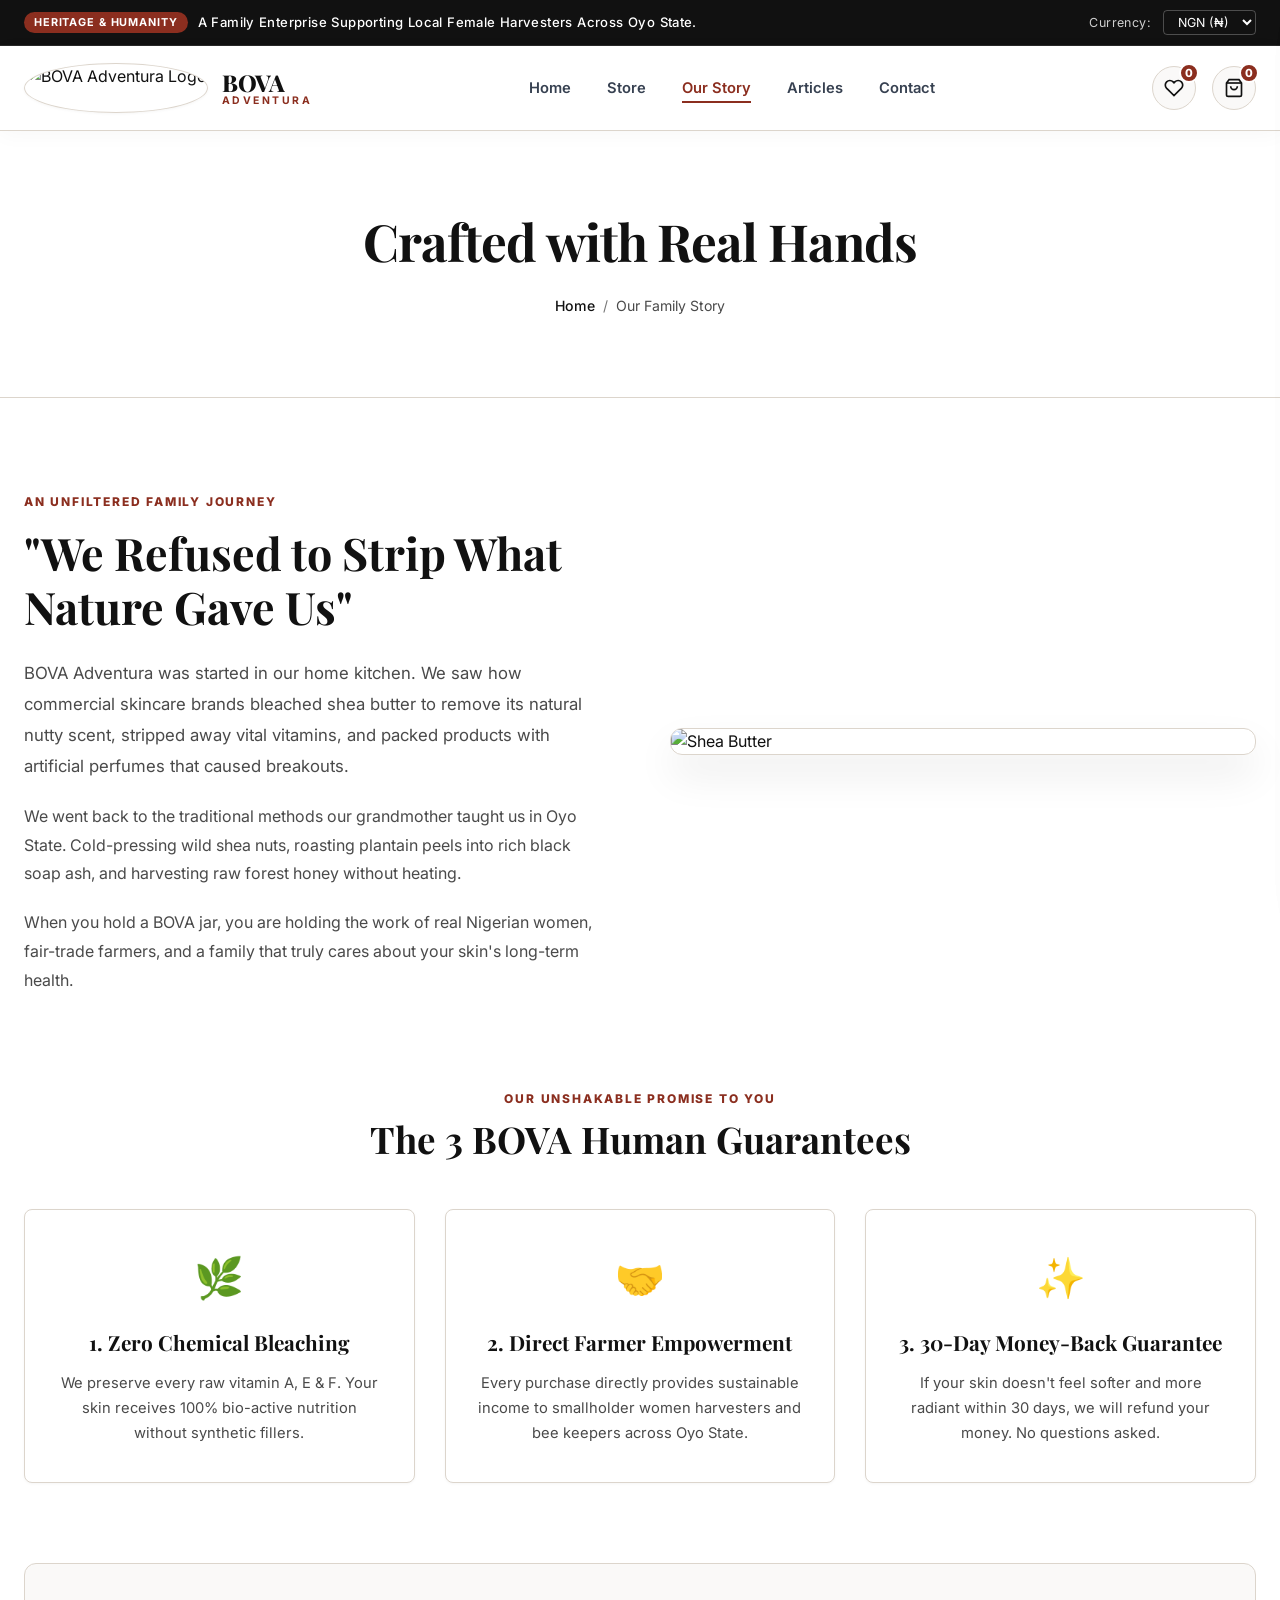
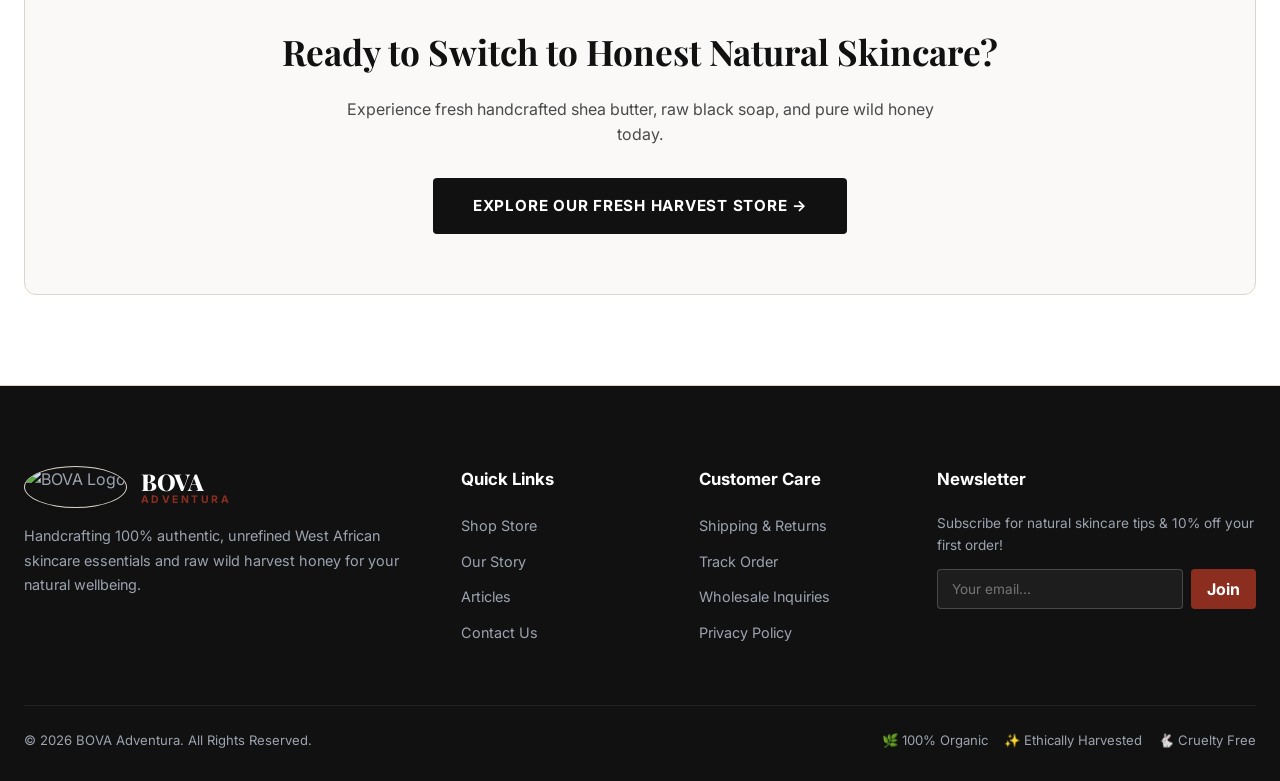
==== about.html @ 422cffcf "Initial commit" ====
<!DOCTYPE html>
<html lang="en">
<head>
  <meta charset="UTF-8">
  <meta name="viewport" content="width=device-width, initial-scale=1.0">

  <!-- Primary SEO Meta -->
  <title>Our Story — Born in a Nigerian Village | BOVA Adventura</title>
  <meta name="description" content="The BOVA Adventura story — a family brand born from a grandmother's recipe in Oyo State, Nigeria. No middlemen, no chemicals, no shortcuts. Just raw, honest natural products.">
  <meta name="keywords" content="BOVA Adventura story, Nigerian natural skincare brand, family shea butter brand, Oyo State natural products">
  <meta name="author" content="BOVA Adventura">
  <link rel="canonical" href="https://www.bovaadventura.com/about.html">

  <!-- Open Graph -->
  <meta property="og:type" content="website">
  <meta property="og:site_name" content="BOVA Adventura">
  <meta property="og:title" content="Our Story — Born in a Nigerian Village | BOVA Adventura">
  <meta property="og:description" content="From a grandmother's recipe in Oyo State to your home. BOVA Adventura — handcrafted natural skincare with no middlemen and no shortcuts.">
  <meta property="og:image" content="https://www.bovaadventura.com/Assets/sourced_From_Oyo_State_villages.jpg">
  <meta property="og:image:alt" content="Oyo State villages where BOVA Adventura sources its products">
  <meta property="og:url" content="https://www.bovaadventura.com/about.html">
  <meta property="og:locale" content="en_NG">

  <!-- Twitter Card -->
  <meta name="twitter:card" content="summary_large_image">
  <meta name="twitter:title" content="Our Story | BOVA Adventura">
  <meta name="twitter:description" content="A family brand from Oyo State. Raw shea butter, black soap &amp; wild honey — no middlemen.">
  <meta name="twitter:image" content="https://www.bovaadventura.com/Assets/sourced_From_Oyo_State_villages.jpg">

  <!-- Google Fonts: Inter &amp; Playfair Display -->
  <link rel="preconnect" href="https://fonts.googleapis.com">
  <link rel="preconnect" href="https://fonts.gstatic.com" crossorigin>
  <link href="https://fonts.googleapis.com/css2?family=Inter:wght@400;500;600;700&family=Playfair+Display:ital,wght@0,600;0,700;0,800;1,400&display=swap" rel="stylesheet">

  <!-- Main CSS -->
  <link rel="stylesheet" href="css/style.css">
</head>
<body>

  <!-- TOP ANNOUNCEMENT BAR -->
  <div class="top-bar">
    <div class="container top-bar-content">
      <div class="top-bar-notice">
        <span class="badge">HERITAGE & HUMANITY</span>
        <span>A Family Enterprise Supporting Local Female Harvesters Across Oyo State.</span>
      </div>
      <div class="top-bar-actions">
        <label for="currency-select" style="font-size: 0.78rem; opacity: 0.8;">Currency:</label>
        <select id="currency-select">
          <option value="NGN" selected>NGN (₦)</option>
          <option value="USD">USD ($)</option>
        </select>
      </div>
    </div>
  </div>

  <!-- MAIN NAVIGATION HEADER -->
  <header class="main-header">
    <div class="container header-inner">
      <a href="index.html" class="brand-logo">
        <img src="Assets/BOVA-Logo.jpeg" alt="BOVA Adventura Logo">
        <div class="brand-title">
          BOVA <span>ADVENTURA</span>
        </div>
      </a>

      <nav>
        <ul class="nav-menu">
          <li><a href="index.html" class="nav-link">Home</a></li>
          <li><a href="shop.html" class="nav-link">Store</a></li>
          <li><a href="about.html" class="nav-link active">Our Story</a></li>
          <li><a href="blog.html" class="nav-link">Articles</a></li>
          <li><a href="contact.html" class="nav-link">Contact</a></li>
        </ul>
      </nav>

      <div class="header-icon-actions">
        <button id="wishlist-toggle-btn" class="icon-btn" title="View Wishlist">
          <svg width="20" height="20" viewBox="0 0 24 24" fill="none" stroke="currentColor" stroke-width="2"><path d="M20.84 4.61a5.5 5.5 0 0 0-7.78 0L12 5.67l-1.06-1.06a5.5 5.5 0 0 0-7.78 7.78l1.06 1.06L12 21.23l7.78-7.78 1.06-1.06a5.5 5.5 0 0 0 0-7.78z"></path></svg>
          <span id="wishlist-count" class="icon-badge">0</span>
        </button>

        <button id="cart-toggle-btn" class="icon-btn" title="View Cart">
          <svg width="20" height="20" viewBox="0 0 24 24" fill="none" stroke="currentColor" stroke-width="2"><path d="M6 2L3 6v14a2 2 0 0 0 2 2h14a2 2 0 0 0 2-2V6l-3-4z"></path><line x1="3" y1="6" x2="21" y2="6"></line><path d="M16 10a4 4 0 0 1-8 0"></path></svg>
          <span id="cart-count" class="icon-badge">0</span>
        </button>
      </div>
    </div>
  </header>

  <!-- BREADCRUMB HERO BANNER -->
  <section class="page-hero">
    <div class="container">
      <h1 class="page-hero-title">Crafted with Real Hands</h1>
      <div class="breadcrumbs">
        <a href="index.html">Home</a>
        <span class="separator">/</span>
        <span>Our Family Story</span>
      </div>
    </div>
  </section>

  <!-- ABOUT CONTENT SECTION (HUMAN-CENTRIC) -->
  <section style="padding: 90px 0;">
    <div class="container">
      <div style="display: grid; grid-template-columns: 1fr 1fr; gap: 60px; align-items: center; margin-bottom: 90px;">
        <div>
          <span class="section-tag">AN UNFILTERED FAMILY JOURNEY</span>
          <h2 class="font-serif" style="font-size: 2.8rem; color: var(--color-dark); margin: 12px 0 24px; line-height: 1.2;">"We Refused to Strip What Nature Gave Us"</h2>
          <p style="font-size: 1.05rem; color: var(--color-text-muted); line-height: 1.85; margin-bottom: 20px;">
            BOVA Adventura was started in our home kitchen. We saw how commercial skincare brands bleached shea butter to remove its natural nutty scent, stripped away vital vitamins, and packed products with artificial perfumes that caused breakouts.
          </p>
          <p style="font-size: 1rem; color: var(--color-text-muted); line-height: 1.8; margin-bottom: 20px;">
            We went back to the traditional methods our grandmother taught us in Oyo State. Cold-pressing wild shea nuts, roasting plantain peels into rich black soap ash, and harvesting raw forest honey without heating.
          </p>
          <p style="font-size: 1rem; color: var(--color-text-muted); line-height: 1.8;">
            When you hold a BOVA jar, you are holding the work of real Nigerian women, fair-trade farmers, and a family that truly cares about your skin's long-term health.
          </p>
        </div>
        <div>
          <img src="Assets/Unrefined-Shea-Butter-2.jpeg" alt="Shea Butter" style="border-radius: var(--radius-lg); box-shadow: var(--shadow-lg); border: 1px solid var(--color-border);">
        </div>
      </div>

      <!-- CORE PILLARS GRID -->
      <div class="section-header">
        <span class="section-tag">OUR UNSHAKABLE PROMISE TO YOU</span>
        <h2 class="section-title">The 3 BOVA Human Guarantees</h2>
      </div>

      <div class="feature-grid-3" style="margin-top: 40px;">
        <div class="feature-card">
          <div class="feature-icon">🌿</div>
          <h3>1. Zero Chemical Bleaching</h3>
          <p>We preserve every raw vitamin A, E & F. Your skin receives 100% bio-active nutrition without synthetic fillers.</p>
        </div>
        <div class="feature-card">
          <div class="feature-icon">🤝</div>
          <h3>2. Direct Farmer Empowerment</h3>
          <p>Every purchase directly provides sustainable income to smallholder women harvesters and bee keepers across Oyo State.</p>
        </div>
        <div class="feature-card">
          <div class="feature-icon">✨</div>
          <h3>3. 30-Day Money-Back Guarantee</h3>
          <p>If your skin doesn't feel softer and more radiant within 30 days, we will refund your money. No questions asked.</p>
        </div>
      </div>

      <!-- IMPACT BANNER -->
      <div style="background: var(--color-bg-subtle); color: var(--color-dark); border-radius: var(--radius-lg); padding: 60px 40px; margin-top: 80px; text-align: center; border: 1px solid var(--color-border);">
        <h2 class="font-serif" style="font-size: 2.2rem; color: var(--color-dark); margin-bottom: 16px;">Ready to Switch to Honest Natural Skincare?</h2>
        <p style="color: var(--color-text-muted); max-width: 600px; margin: 0 auto 30px; font-size: 1rem;">Experience fresh handcrafted shea butter, raw black soap, and pure wild honey today.</p>
        <a href="shop.html" class="btn-checkout" style="width: auto; display: inline-flex; padding: 16px 40px;">Explore Our Fresh Harvest Store →</a>
      </div>
    </div>
  </section>

  <!-- OVERLAYS & DRAWERS -->
  <div id="overlay-backdrop" class="overlay-backdrop"></div>

  <div id="cart-drawer" class="drawer">
    <div class="drawer-header">
      <h3 class="drawer-title">Shopping Cart</h3>
      <button class="btn-close-drawer">✕</button>
    </div>
    <div id="cart-drawer-body" class="drawer-body"></div>
    <div class="drawer-footer">
      <div class="cart-subtotal-row"><span>Subtotal:</span><span id="cart-subtotal">₦ 0</span></div>
      <button class="btn-checkout" onclick="openCheckoutModal()">Proceed to Checkout →</button>
    </div>
  </div>

  <div id="wishlist-drawer" class="drawer">
    <div class="drawer-header">
      <h3 class="drawer-title">Your Saved Wishlist</h3>
      <button class="btn-close-drawer">✕</button>
    </div>
    <div id="wishlist-drawer-body" class="drawer-body"></div>
  </div>

  <div id="quickview-modal" class="modal">
    <div class="modal-header"><button class="btn-close-drawer btn-close-modal">✕</button></div>
    <div id="quickview-modal-content"></div>
  </div>

  <div id="checkout-modal" class="modal">
    <div class="modal-header"><button class="btn-close-drawer btn-close-modal">✕</button></div>
    <div id="checkout-modal-content"></div>
  </div>

  <div id="toast-container" class="toast-container"></div>

  <!-- FOOTER -->
  <footer class="site-footer">
    <div class="container">
      <div class="footer-grid">
        <div class="footer-brand">
          <div class="brand-logo" style="margin-bottom: 12px;">
            <img src="Assets/BOVA-Logo.jpeg" alt="BOVA Logo" style="height: 42px;">
            <div class="brand-title" style="color: #ffffff;">BOVA <span style="color: var(--color-primary);">ADVENTURA</span></div>
          </div>
          <p>Handcrafting 100% authentic, unrefined West African skincare essentials and raw wild harvest honey for your natural wellbeing.</p>
        </div>

        <div>
          <h4 class="footer-heading">Quick Links</h4>
          <ul class="footer-links">
            <li><a href="shop.html">Shop Store</a></li>
            <li><a href="about.html">Our Story</a></li>
            <li><a href="blog.html">Articles</a></li>
            <li><a href="contact.html">Contact Us</a></li>
          </ul>
        </div>

        <div>
          <h4 class="footer-heading">Customer Care</h4>
          <ul class="footer-links">
            <li><a href="#">Shipping & Returns</a></li>
            <li><a href="#">Track Order</a></li>
            <li><a href="#">Wholesale Inquiries</a></li>
            <li><a href="#">Privacy Policy</a></li>
          </ul>
        </div>

        <div>
          <h4 class="footer-heading">Newsletter</h4>
          <p style="font-size: 0.85rem; margin-bottom: 12px;">Subscribe for natural skincare tips & 10% off your first order!</p>
          <form class="newsletter-form" onsubmit="event.preventDefault(); showToast('Subscribed!');">
            <input type="email" placeholder="Your email..." required>
            <button type="submit">Join</button>
          </form>
        </div>
      </div>

      <div class="footer-bottom">
        <div>© 2026 BOVA Adventura. All Rights Reserved.</div>
        <div style="display: flex; gap: 16px;">
          <span>🌿 100% Organic</span>
          <span>✨ Ethically Harvested</span>
          <span>🐇 Cruelty Free</span>
        </div>
      </div>
    </div>
  </footer>

  <script src="js/app.js"></script>
</body>
</html>
---- css/style.css ----
/* ==========================================================================
   BOVA ADVENTURA - CONVERSION-OPTIMIZED EDITORIAL DESIGN SYSTEM
   Colors: #FFFFFF Background, #111111 Primary Text, #8B2E1F Accent Red, #DCD5CC Dividers
   Typography: Inter (Body/Eyebrows) & Playfair Display (Heritage Headlines)
   ========================================================================== */

@import url('https://fonts.googleapis.com/css2?family=Inter:wght@400;500;600;700&family=Playfair+Display:ital,wght@0,600;0,700;0,800;1,400&display=swap');

:root {
  /* Editorial High-Contrast Palette */
  --color-accent: #8B2E1F;           /* Deep oxblood/rust red */
  --color-accent-hover: #6e2418;     /* Darker oxblood for hover states */
  --color-accent-light: #fbf5f4;     /* Soft oxblood tint */
  --color-primary: #8B2E1F;          /* Brand primary */
  --color-primary-hover: #6e2418;
  --color-primary-light: #fbf5f4;
  --color-primary-subtle: rgba(139, 46, 31, 0.08);

  --color-dark: #111111;              /* Near-black text */
  --color-dark-surface: #1a1a1a;
  --color-dark-hover: #2a2a2a;

  /* Pure White Theme */
  --color-bg-body: #ffffff;           /* Crisp Pure White */
  --color-bg-card: #ffffff;           /* White Card */
  --color-bg-subtle: #faf9f8;         /* Soft Minimal Neutral */
  --color-bg-alt: #f5f3f0;            /* Warm Light Background */

  --color-text-main: #111111;         /* Deep Near-Black */
  --color-text-muted: #4a4a4a;        /* Readable Slate Grey */
  --color-text-light: #767676;        /* Light Grey */
  --color-divider: #DCD5CC;           /* Muted warm grey */
  --color-border: #DCD5CC;            /* Muted warm grey */
  --color-border-hover: #b8b0a5;

  --color-sale: #8B2E1F;              /* Accent Badge */
  --color-success: #059669;           /* Emerald Success */
  --color-danger: #dc2626;

  /* Typography */
  --font-heading: 'Playfair Display', Georgia, serif;
  --font-body: 'Inter', -apple-system, BlinkMacSystemFont, 'Segoe UI', Roboto, sans-serif;
  --font-sans: 'Inter', sans-serif;

  /* Elevate & Shadows */
  --shadow-sm: 0 1px 3px rgba(0, 0, 0, 0.04);
  --shadow-md: 0 10px 30px rgba(139, 46, 31, 0.06);
  --shadow-lg: 0 20px 40px rgba(0, 0, 0, 0.08);
  --shadow-hover: 0 14px 28px rgba(139, 46, 31, 0.12);

  /* Transitions */
  --transition-fast: 0.2s cubic-bezier(0.4, 0, 0.2, 1);
  --transition-normal: 0.3s cubic-bezier(0.4, 0, 0.2, 1);
  --transition-smooth: 0.4s cubic-bezier(0.16, 1, 0.3, 1);

  /* Radii */
  --radius-sm: 4px;
  --radius-md: 8px;
  --radius-lg: 12px;
  --radius-full: 9999px;
}

/* Reset & Global Base */
*, *::before, *::after {
  box-sizing: border-box;
  margin: 0;
  padding: 0;
}

html {
  font-size: 16px;
  scroll-behavior: smooth;
  -webkit-text-size-adjust: 100%;
}

body {
  font-family: var(--font-body);
  background-color: var(--color-bg-body);
  color: var(--color-text-main);
  line-height: 1.6;
  overflow-x: hidden;
}

a {
  color: inherit;
  text-decoration: none;
  transition: color var(--transition-fast);
}

button, input, select, textarea {
  font-family: var(--font-body);
  font-size: inherit;
}

button {
  cursor: pointer;
  border: none;
  outline: none;
  background: none;
}

img {
  max-width: 100%;
  height: auto;
  display: block;
}

.container {
  width: 100%;
  max-width: 1320px;
  margin: 0 auto;
  padding: 0 24px;
}

/* Typography Utility */
.font-serif {
  font-family: var(--font-heading);
}

.font-poppins {
  font-family: var(--font-sans);
}

/* Header & Announcement Bar */
.top-bar {
  background-color: #111111;
  color: #ffffff;
  font-size: 0.82rem;
  padding: 10px 0;
  letter-spacing: 0.03em;
  border-bottom: 1px solid rgba(255, 255, 255, 0.1);
}

.top-bar-content {
  display: flex;
  justify-content: space-between;
  align-items: center;
  flex-wrap: wrap;
  gap: 8px 16px;
}

.top-bar-notice {
  display: flex;
  align-items: center;
  flex-wrap: wrap;
  gap: 8px 10px;
  font-weight: 500;
  line-height: 1.4;
}

.top-bar-notice span.badge {
  background: var(--color-accent);
  color: #ffffff;
  font-size: 0.68rem;
  font-weight: 700;
  padding: 3px 10px;
  border-radius: var(--radius-full);
  text-transform: uppercase;
  letter-spacing: 0.08em;
  white-space: nowrap;
}

.top-bar-actions {
  display: flex;
  align-items: center;
  gap: 12px;
  margin-left: auto;
}

.top-bar-actions select {
  background: transparent;
  color: #ffffff;
  border: 1px solid rgba(255, 255, 255, 0.25);
  border-radius: var(--radius-sm);
  padding: 3px 10px;
  font-size: 0.78rem;
  cursor: pointer;
}

.top-bar-actions select option {
  background: #111111;
  color: #ffffff;
}

@media (max-width: 768px) {
  .top-bar {
    padding: 8px 0;
    font-size: 0.75rem;
  }

  .top-bar-content {
    flex-direction: column;
    justify-content: center;
    text-align: center;
    gap: 6px;
  }

  .top-bar-notice {
    justify-content: center;
    text-align: center;
    font-size: 0.76rem;
  }

  .top-bar-actions {
    margin-left: 0;
    justify-content: center;
  }
}


/* Main Navigation Header */
.main-header {
  position: sticky;
  top: 0;
  z-index: 1000;
  background-color: rgba(255, 255, 255, 0.96);
  backdrop-filter: blur(12px);
  border-bottom: 1px solid var(--color-border);
  box-shadow: 0 4px 20px rgba(0, 0, 0, 0.03);
  transition: all var(--transition-normal);
}

.header-inner {
  display: flex;
  align-items: center;
  justify-content: space-between;
  height: 84px;
}

.brand-logo {
  display: flex;
  align-items: center;
  gap: 14px;
}

.brand-logo img {
  height: 50px;
  width: auto;
  border-radius: 50%;
  box-shadow: var(--shadow-sm);
  border: 1px solid var(--color-border);
}

.brand-title {
  font-family: var(--font-heading);
  font-size: 1.45rem;
  font-weight: 800;
  color: var(--color-dark);
  letter-spacing: -0.02em;
  line-height: 1.1;
}

.brand-title span {
  display: block;
  font-family: var(--font-sans);
  font-size: 0.65rem;
  font-weight: 700;
  letter-spacing: 0.24em;
  color: var(--color-primary);
  text-transform: uppercase;
}

.nav-menu {
  display: flex;
  align-items: center;
  gap: 36px;
  list-style: none;
}

.nav-link {
  font-size: 0.92rem;
  font-weight: 600;
  color: #374151;
  position: relative;
  padding: 6px 0;
}

.nav-link::after {
  content: '';
  position: absolute;
  bottom: 0;
  left: 0;
  width: 0%;
  height: 2px;
  background-color: var(--color-primary);
  transition: width var(--transition-fast);
}

.nav-link:hover, .nav-link.active {
  color: var(--color-primary);
}

.nav-link:hover::after, .nav-link.active::after {
  width: 100%;
}

.header-icon-actions {
  display: flex;
  align-items: center;
  gap: 16px;
}

.icon-btn {
  position: relative;
  width: 44px;
  height: 44px;
  border-radius: 50%;
  display: flex;
  align-items: center;
  justify-content: center;
  background: var(--color-bg-subtle);
  color: var(--color-dark);
  transition: all var(--transition-fast);
  border: 1px solid var(--color-border);
}

.icon-btn:hover {
  background: var(--color-dark);
  color: #ffffff;
  border-color: var(--color-dark);
  transform: translateY(-2px);
}

.icon-badge {
  position: absolute;
  top: -4px;
  right: -4px;
  background-color: var(--color-primary);
  color: #ffffff;
  font-size: 0.7rem;
  font-weight: 800;
  width: 20px;
  height: 20px;
  border-radius: 50%;
  display: flex;
  align-items: center;
  justify-content: center;
  border: 2px solid #ffffff;
}

/* Page Hero / Breadcrumb Header Section */
.page-hero {
  position: relative;
  background: #ffffff;
  color: var(--color-dark);
  padding: 70px 0 80px;
  text-align: center;
  border-bottom: 1px solid var(--color-border);
}

.page-hero-title {
  font-family: var(--font-heading);
  font-size: 3.2rem;
  font-weight: 700;
  margin-bottom: 12px;
  color: var(--color-dark);
  letter-spacing: -0.02em;
}

.breadcrumbs {
  display: flex;
  justify-content: center;
  align-items: center;
  gap: 8px;
  font-size: 0.88rem;
  color: var(--color-text-muted);
}

.breadcrumbs a {
  color: var(--color-text-main);
  font-weight: 500;
}

.breadcrumbs a:hover {
  color: var(--color-primary);
}

.breadcrumbs span.separator {
  color: var(--color-text-light);
}

/* Shop Layout Area */
.shop-section {
  padding: 60px 0 100px;
  background-color: #ffffff;
}

.shop-grid-layout {
  display: grid;
  grid-template-columns: 280px 1fr;
  gap: 40px;
}

/* Sidebar Filters */
.shop-sidebar {
  display: flex;
  flex-direction: column;
  gap: 28px;
}

.filter-block {
  background: #ffffff;
  border: 1px solid var(--color-border);
  border-radius: var(--radius-md);
  padding: 24px;
  box-shadow: var(--shadow-sm);
}

.filter-title {
  font-family: var(--font-sans);
  font-size: 1.05rem;
  font-weight: 700;
  color: var(--color-dark);
  margin-bottom: 18px;
  padding-bottom: 10px;
  border-bottom: 2px solid var(--color-bg-subtle);
  display: flex;
  justify-content: space-between;
  align-items: center;
}

.search-box {
  position: relative;
}

.search-input {
  width: 100%;
  padding: 12px 42px 12px 16px;
  background: var(--color-bg-subtle);
  border: 1px solid var(--color-border);
  border-radius: var(--radius-sm);
  font-size: 0.9rem;
  color: var(--color-text-main);
  transition: all var(--transition-fast);
}

.search-input:focus {
  background: #ffffff;
  border-color: var(--color-primary);
  box-shadow: 0 0 0 3px var(--color-primary-subtle);
}

.search-btn {
  position: absolute;
  right: 12px;
  top: 50%;
  transform: translateY(-50%);
  color: var(--color-text-muted);
}

.filter-list {
  list-style: none;
  display: flex;
  flex-direction: column;
  gap: 12px;
}

.filter-option {
  display: flex;
  align-items: center;
  justify-content: space-between;
  cursor: pointer;
  font-size: 0.9rem;
  color: var(--color-text-main);
  transition: color var(--transition-fast);
}

.filter-option:hover {
  color: var(--color-primary);
}

.filter-option label {
  cursor: pointer;
  display: flex;
  align-items: center;
  gap: 10px;
  user-select: none;
}

.filter-option input[type="radio"],
.filter-option input[type="checkbox"] {
  accent-color: var(--color-primary);
  width: 16px;
  height: 16px;
  cursor: pointer;
}

.filter-count {
  font-size: 0.78rem;
  color: var(--color-text-muted);
  background: var(--color-bg-subtle);
  padding: 2px 8px;
  border-radius: var(--radius-full);
  border: 1px solid var(--color-border);
}

.btn-reset-filters {
  width: 100%;
  padding: 12px;
  background: var(--color-bg-subtle);
  color: var(--color-dark);
  border: 1px dashed var(--color-border);
  border-radius: var(--radius-sm);
  font-weight: 600;
  font-size: 0.88rem;
  transition: all var(--transition-fast);
}

.btn-reset-filters:hover {
  background: var(--color-dark);
  color: #ffffff;
  border-color: var(--color-dark);
}

/* Shop Main Content Toolbar */
.shop-toolbar {
  display: flex;
  align-items: center;
  justify-content: space-between;
  background: #ffffff;
  border: 1px solid var(--color-border);
  border-radius: var(--radius-md);
  padding: 16px 24px;
  margin-bottom: 30px;
  box-shadow: var(--shadow-sm);
}

.view-mode-toggle {
  display: flex;
  align-items: center;
  gap: 8px;
}

.view-btn {
  width: 38px;
  height: 38px;
  border-radius: var(--radius-sm);
  display: flex;
  align-items: center;
  justify-content: center;
  border: 1px solid var(--color-border);
  background: var(--color-bg-subtle);
  color: var(--color-text-muted);
  transition: all var(--transition-fast);
}

.view-btn.active, .view-btn:hover {
  background: var(--color-primary);
  color: #ffffff;
  border-color: var(--color-primary);
}

.results-count {
  font-size: 0.88rem;
  color: var(--color-text-muted);
  font-weight: 500;
}

.sort-select-wrap {
  display: flex;
  align-items: center;
  gap: 10px;
  font-size: 0.88rem;
  color: var(--color-text-muted);
}

.sort-select {
  padding: 8px 16px;
  border-radius: var(--radius-sm);
  border: 1px solid var(--color-border);
  background: var(--color-bg-subtle);
  color: var(--color-dark);
  font-weight: 600;
  cursor: pointer;
}

/* Product Listings Area - Grid & List Views */
.products-container {
  display: grid;
  gap: 28px;
  transition: all var(--transition-normal);
}

.products-container.grid-view {
  grid-template-columns: repeat(auto-fill, minmax(280px, 1fr));
}

.products-container.list-view {
  grid-template-columns: 1fr;
}

/* Product Card Component (State-of-The-Art Clean White Design) */
.product-card {
  background: #ffffff;
  border: 1px solid var(--color-border);
  border-radius: var(--radius-md);
  overflow: hidden;
  display: flex;
  flex-direction: column;
  transition: all var(--transition-normal);
  position: relative;
  box-shadow: var(--shadow-sm);
}

.product-card:hover {
  box-shadow: var(--shadow-hover);
  transform: translateY(-4px);
  border-color: var(--color-primary);
}

/* Image Container & Overlay */
.product-img-box {
  position: relative;
  width: 100%;
  aspect-ratio: 1 / 1;
  background: #fdfdfd;
  overflow: hidden;
  border-bottom: 1px solid var(--color-border);
}

.product-img-box img {
  width: 100%;
  height: 100%;
  object-fit: cover;
  transition: transform 0.5s ease;
}

.product-card:hover .product-img-box img {
  transform: scale(1.06);
}

.product-badges {
  position: absolute;
  top: 14px;
  left: 14px;
  display: flex;
  flex-direction: column;
  gap: 6px;
  z-index: 2;
}

.badge {
  font-size: 0.7rem;
  font-weight: 700;
  padding: 4px 10px;
  border-radius: var(--radius-full);
  text-transform: uppercase;
  letter-spacing: 0.05em;
}

.badge-sale {
  background: var(--color-sale);
  color: #ffffff;
}

.badge-new {
  background: var(--color-primary);
  color: #ffffff;
}

.badge-best {
  background: var(--color-dark);
  color: #ffffff;
}

/* Action Overlay Bar */
.product-actions-bar {
  position: absolute;
  bottom: -50px;
  left: 0;
  right: 0;
  display: flex;
  justify-content: center;
  align-items: center;
  gap: 10px;
  padding: 12px;
  background: rgba(17, 24, 39, 0.85);
  backdrop-filter: blur(8px);
  transition: bottom var(--transition-smooth);
  z-index: 3;
}

.product-card:hover .product-actions-bar {
  bottom: 0;
}

.action-btn {
  width: 40px;
  height: 40px;
  border-radius: 50%;
  background: #ffffff;
  color: var(--color-dark);
  display: flex;
  align-items: center;
  justify-content: center;
  box-shadow: var(--shadow-sm);
  transition: all var(--transition-fast);
}

.action-btn:hover {
  background: var(--color-primary);
  color: #ffffff;
  transform: scale(1.1);
}

.action-btn.active {
  background: var(--color-danger);
  color: #ffffff;
}

/* Product Info Content */
.product-content {
  padding: 20px;
  display: flex;
  flex-direction: column;
  flex-grow: 1;
}

.product-category {
  font-size: 0.72rem;
  font-weight: 700;
  letter-spacing: 0.1em;
  text-transform: uppercase;
  color: var(--color-primary);
  margin-bottom: 6px;
}

.product-title {
  font-family: var(--font-heading);
  font-size: 1.15rem;
  font-weight: 700;
  color: var(--color-dark);
  margin-bottom: 8px;
  line-height: 1.3;
}

.product-title a:hover {
  color: var(--color-primary);
}

.rating-stars {
  display: flex;
  align-items: center;
  gap: 4px;
  color: #f59e0b;
  font-size: 0.8rem;
  margin-bottom: 12px;
}

.rating-count {
  color: var(--color-text-light);
  font-size: 0.75rem;
  margin-left: 4px;
}

.product-price-box {
  display: flex;
  align-items: baseline;
  gap: 10px;
  margin-top: auto;
  padding-top: 10px;
}

.current-price {
  font-size: 1.25rem;
  font-weight: 800;
  color: var(--color-dark);
}

.original-price {
  font-size: 0.9rem;
  color: var(--color-text-light);
  text-decoration: line-through;
}

.btn-add-cart-card {
  width: 100%;
  margin-top: 16px;
  padding: 12px;
  background: var(--color-dark);
  color: #ffffff;
  border-radius: var(--radius-sm);
  font-size: 0.85rem;
  font-weight: 700;
  letter-spacing: 0.05em;
  text-transform: uppercase;
  display: flex;
  align-items: center;
  justify-content: center;
  gap: 8px;
  transition: background var(--transition-fast);
}

.btn-add-cart-card:hover {
  background: var(--color-primary);
}

/* List View Specific Styling */
.products-container.list-view .product-card {
  flex-direction: row;
  height: 240px;
}

.products-container.list-view .product-img-box {
  width: 240px;
  aspect-ratio: unset;
  flex-shrink: 0;
  border-bottom: none;
  border-right: 1px solid var(--color-border);
}

.products-container.list-view .product-content {
  justify-content: center;
}

.products-container.list-view .product-actions-bar {
  position: relative;
  bottom: 0;
  background: transparent;
  backdrop-filter: none;
  justify-content: flex-start;
  padding: 0;
  margin-top: 14px;
}

.products-container.list-view .action-btn {
  border: 1px solid var(--color-border);
}

/* Home Section Layout Blocks */
.feature-section {
  padding: 80px 0;
  background: #ffffff;
}

.feature-grid-3 {
  display: grid;
  grid-template-columns: repeat(auto-fit, minmax(320px, 1fr));
  gap: 30px;
}

.feature-card {
  background: #ffffff;
  border: 1px solid var(--color-border);
  border-radius: var(--radius-md);
  padding: 36px 30px;
  text-align: center;
  transition: all var(--transition-normal);
  box-shadow: var(--shadow-sm);
}

.feature-card:hover {
  transform: translateY(-5px);
  box-shadow: var(--shadow-hover);
  border-color: var(--color-primary);
}

.feature-icon {
  font-size: 2.5rem;
  margin-bottom: 16px;
  display: inline-block;
}

.feature-card h3 {
  font-family: var(--font-heading);
  font-size: 1.3rem;
  color: var(--color-dark);
  margin-bottom: 12px;
}

.feature-card p {
  color: var(--color-text-muted);
  font-size: 0.92rem;
  line-height: 1.7;
}

/* Blog / Articles Grid */
.blog-grid {
  display: grid;
  grid-template-columns: repeat(auto-fit, minmax(340px, 1fr));
  gap: 32px;
}

.blog-card {
  background: #ffffff;
  border: 1px solid var(--color-border);
  border-radius: var(--radius-md);
  overflow: hidden;
  box-shadow: var(--shadow-sm);
  transition: all var(--transition-normal);
}

.blog-card:hover {
  transform: translateY(-4px);
  box-shadow: var(--shadow-hover);
  border-color: var(--color-primary);
}

.blog-img {
  width: 100%;
  height: 220px;
  object-fit: cover;
}

.blog-body {
  padding: 24px;
}

.blog-date {
  font-size: 0.78rem;
  font-weight: 700;
  text-transform: uppercase;
  color: var(--color-primary);
  margin-bottom: 8px;
}

.blog-title {
  font-family: var(--font-heading);
  font-size: 1.3rem;
  font-weight: 700;
  color: var(--color-dark);
  margin-bottom: 12px;
  line-height: 1.4;
}

.blog-excerpt {
  font-size: 0.9rem;
  color: var(--color-text-muted);
  margin-bottom: 16px;
  line-height: 1.6;
}

/* Bova Signature Bundle Builder */
.bundle-section {
  background: var(--color-bg-subtle);
  border: 1px solid var(--color-border);
  border-radius: var(--radius-lg);
  padding: 56px 40px;
  margin: 60px 0;
}

.section-header {
  text-align: center;
  max-width: 600px;
  margin: 0 auto 40px;
}

.section-tag {
  font-size: 0.75rem;
  font-weight: 800;
  letter-spacing: 0.15em;
  text-transform: uppercase;
  color: var(--color-primary);
  margin-bottom: 8px;
}

.section-title {
  font-family: var(--font-heading);
  font-size: 2.3rem;
  font-weight: 700;
  color: var(--color-dark);
}

.bundle-grid {
  display: grid;
  grid-template-columns: repeat(auto-fit, minmax(260px, 1fr));
  gap: 20px;
  margin-bottom: 32px;
}

.bundle-item-card {
  background: #ffffff;
  border: 2px solid var(--color-border);
  border-radius: var(--radius-md);
  padding: 16px;
  display: flex;
  align-items: center;
  gap: 16px;
  cursor: pointer;
  transition: all var(--transition-fast);
}

.bundle-item-card.selected {
  border-color: var(--color-primary);
  background: var(--color-primary-light);
}

.bundle-checkbox {
  width: 20px;
  height: 20px;
  accent-color: var(--color-primary);
}

.bundle-img {
  width: 64px;
  height: 64px;
  border-radius: var(--radius-sm);
  object-fit: cover;
  background: var(--color-bg-subtle);
}

.bundle-info {
  flex: 1;
}

.bundle-name {
  font-size: 0.9rem;
  font-weight: 700;
  color: var(--color-dark);
  margin-bottom: 4px;
}

.bundle-price {
  font-size: 0.92rem;
  font-weight: 800;
  color: var(--color-primary);
}

.bundle-footer {
  display: flex;
  flex-direction: column;
  align-items: center;
  gap: 16px;
  padding-top: 24px;
  border-top: 1px solid var(--color-border);
}

.bundle-total-box {
  text-align: center;
}

.bundle-total-label {
  font-size: 0.78rem;
  text-transform: uppercase;
  letter-spacing: 0.08em;
  color: var(--color-text-muted);
}

.bundle-total-price {
  font-size: 2.2rem;
  font-weight: 800;
  color: var(--color-dark);
}

.btn-add-bundle {
  padding: 16px 48px;
  background: var(--color-dark);
  color: #ffffff;
  border-radius: var(--radius-sm);
  font-size: 1rem;
  font-weight: 700;
  letter-spacing: 0.05em;
  text-transform: uppercase;
  transition: all var(--transition-fast);
  box-shadow: var(--shadow-md);
}

.btn-add-bundle:hover {
  background: var(--color-primary);
  transform: translateY(-2px);
}

/* Modals & Overlay Drawers */
.overlay-backdrop {
  position: fixed;
  top: 0;
  left: 0;
  width: 100vw;
  height: 100vh;
  background: rgba(17, 24, 39, 0.6);
  backdrop-filter: blur(4px);
  z-index: 2000;
  opacity: 0;
  visibility: hidden;
  transition: all var(--transition-normal);
}

.overlay-backdrop.active {
  opacity: 1;
  visibility: visible;
}

/* Drawer Component (Cart & Wishlist) */
.drawer {
  position: fixed;
  top: 0;
  right: -450px;
  width: 100%;
  max-width: 420px;
  height: 100vh;
  background: #ffffff;
  z-index: 2001;
  box-shadow: var(--shadow-lg);
  display: flex;
  flex-direction: column;
  transition: right var(--transition-smooth);
}

.drawer.active {
  right: 0;
}

.drawer-header {
  padding: 24px;
  border-bottom: 1px solid var(--color-border);
  display: flex;
  align-items: center;
  justify-content: space-between;
  background: var(--color-bg-subtle);
}

.drawer-title {
  font-family: var(--font-heading);
  font-size: 1.3rem;
  font-weight: 700;
  color: var(--color-dark);
  display: flex;
  align-items: center;
  gap: 10px;
}

.btn-close-drawer {
  width: 36px;
  height: 36px;
  border-radius: 50%;
  display: flex;
  align-items: center;
  justify-content: center;
  color: var(--color-text-muted);
  transition: background var(--transition-fast);
}

.btn-close-drawer:hover {
  background: rgba(0,0,0,0.06);
  color: var(--color-dark);
}

.drawer-body {
  padding: 24px;
  flex: 1;
  overflow-y: auto;
}

.cart-items-list {
  display: flex;
  flex-direction: column;
  gap: 20px;
}

.cart-item {
  display: flex;
  gap: 16px;
  padding-bottom: 20px;
  border-bottom: 1px solid var(--color-border);
}

.cart-item-img {
  width: 76px;
  height: 76px;
  border-radius: var(--radius-sm);
  object-fit: cover;
  background: var(--color-bg-subtle);
  border: 1px solid var(--color-border);
}

.cart-item-details {
  flex: 1;
  display: flex;
  flex-direction: column;
}

.cart-item-title {
  font-size: 0.95rem;
  font-weight: 700;
  color: var(--color-dark);
  margin-bottom: 4px;
}

.cart-item-price {
  font-size: 0.9rem;
  font-weight: 800;
  color: var(--color-primary);
  margin-bottom: 8px;
}

.cart-item-controls {
  display: flex;
  align-items: center;
  justify-content: space-between;
  margin-top: auto;
}

.qty-picker {
  display: flex;
  align-items: center;
  border: 1px solid var(--color-border);
  border-radius: var(--radius-sm);
  overflow: hidden;
  background: var(--color-bg-subtle);
}

.qty-btn {
  width: 28px;
  height: 28px;
  display: flex;
  align-items: center;
  justify-content: center;
  font-weight: 700;
  color: var(--color-dark);
}

.qty-input {
  width: 32px;
  text-align: center;
  border: none;
  background: transparent;
  font-weight: 700;
  font-size: 0.85rem;
}

.btn-remove-item {
  color: var(--color-text-light);
  font-size: 0.8rem;
  transition: color var(--transition-fast);
}

.btn-remove-item:hover {
  color: var(--color-danger);
}

.drawer-footer {
  padding: 24px;
  border-top: 1px solid var(--color-border);
  background: var(--color-bg-subtle);
}

.cart-subtotal-row {
  display: flex;
  justify-content: space-between;
  align-items: center;
  font-size: 1.1rem;
  font-weight: 800;
  color: var(--color-dark);
  margin-bottom: 18px;
}

.btn-checkout {
  width: 100%;
  padding: 16px;
  background: var(--color-dark);
  color: #ffffff;
  border-radius: var(--radius-sm);
  font-size: 0.95rem;
  font-weight: 700;
  letter-spacing: 0.05em;
  text-transform: uppercase;
  display: flex;
  align-items: center;
  justify-content: center;
  gap: 10px;
  transition: background var(--transition-fast);
}

.btn-checkout:hover {
  background: var(--color-primary);
}

/* Quick View Modal */
.modal {
  position: fixed;
  top: 50%;
  left: 50%;
  transform: translate(-50%, -45%) scale(0.95);
  width: 90%;
  max-width: 900px;
  max-height: 90vh;
  background: #ffffff;
  border-radius: var(--radius-lg);
  z-index: 2002;
  box-shadow: var(--shadow-lg);
  overflow-y: auto;
  opacity: 0;
  visibility: hidden;
  transition: all var(--transition-normal);
}

.modal.active {
  opacity: 1;
  visibility: visible;
  transform: translate(-50%, -50%) scale(1);
}

.modal-header {
  position: absolute;
  top: 16px;
  right: 16px;
  z-index: 10;
}

.modal-grid {
  display: grid;
  grid-template-columns: 1fr 1fr;
}

.modal-img-area {
  background: var(--color-bg-subtle);
  padding: 40px;
  display: flex;
  align-items: center;
  justify-content: center;
  border-right: 1px solid var(--color-border);
}

.modal-img-area img {
  max-height: 380px;
  object-fit: contain;
}

.modal-details-area {
  padding: 40px;
  display: flex;
  flex-direction: column;
}

.modal-title {
  font-family: var(--font-heading);
  font-size: 1.8rem;
  font-weight: 700;
  color: var(--color-dark);
  margin-bottom: 8px;
}

.modal-price-box {
  display: flex;
  align-items: baseline;
  gap: 12px;
  margin-bottom: 16px;
}

.modal-description {
  font-size: 0.92rem;
  color: var(--color-text-muted);
  line-height: 1.6;
  margin-bottom: 24px;
}

/* Checkout & Order Bump Modal */
.checkout-modal {
  max-width: 750px;
  padding: 36px;
}

.order-bump-box {
  background: var(--color-dark);
  color: #ffffff;
  border-radius: var(--radius-md);
  padding: 24px;
  margin: 20px 0;
}

.order-bump-title {
  font-family: var(--font-heading);
  font-size: 1.1rem;
  color: var(--color-primary-light);
  margin-bottom: 6px;
}

.order-bump-item {
  display: flex;
  align-items: center;
  gap: 16px;
  background: rgba(255, 255, 255, 0.08);
  border: 1px solid rgba(255, 255, 255, 0.15);
  border-radius: var(--radius-sm);
  padding: 12px 16px;
  margin-top: 12px;
}

.order-bump-item img {
  width: 48px;
  height: 48px;
  border-radius: 4px;
  object-fit: cover;
}

/* Toast Notifications */
.toast-container {
  position: fixed;
  bottom: 24px;
  right: 24px;
  z-index: 3000;
  display: flex;
  flex-direction: column;
  gap: 12px;
}

.toast {
  background: var(--color-dark);
  color: #ffffff;
  padding: 14px 20px;
  border-radius: var(--radius-md);
  box-shadow: var(--shadow-lg);
  display: flex;
  align-items: center;
  gap: 12px;
  font-size: 0.9rem;
  font-weight: 600;
  transform: translateY(20px);
  opacity: 0;
  transition: all var(--transition-normal);
  border-left: 4px solid var(--color-primary);
}

.toast.show {
  transform: translateY(0);
  opacity: 1;
}

/* Footer Section */
.site-footer {
  background-color: var(--color-dark);
  color: #9ca3af;
  padding: 80px 0 30px;
  border-top: 1px solid var(--color-border);
}

.footer-grid {
  display: grid;
  grid-template-columns: 2fr 1fr 1fr 1.5fr;
  gap: 40px;
  margin-bottom: 60px;
}

.footer-brand p {
  margin-top: 16px;
  font-size: 0.9rem;
  line-height: 1.7;
}

.footer-heading {
  font-family: var(--font-sans);
  font-size: 1.05rem;
  font-weight: 700;
  color: #ffffff;
  margin-bottom: 20px;
}

.footer-links {
  list-style: none;
  display: flex;
  flex-direction: column;
  gap: 10px;
}

.footer-links a {
  font-size: 0.9rem;
  transition: color var(--transition-fast);
}

.footer-links a:hover {
  color: var(--color-primary);
}

.newsletter-form {
  display: flex;
  gap: 8px;
  margin-top: 12px;
}

.newsletter-form input {
  flex: 1;
  padding: 10px 14px;
  border-radius: var(--radius-sm);
  border: 1px solid rgba(255,255,255,0.2);
  background: rgba(255,255,255,0.05);
  color: #ffffff;
  font-size: 0.85rem;
}

.newsletter-form button {
  padding: 10px 16px;
  background: var(--color-primary);
  color: #ffffff;
  border-radius: var(--radius-sm);
  font-weight: 700;
}

.footer-bottom {
  border-top: 1px solid rgba(255, 255, 255, 0.08);
  padding-top: 24px;
  display: flex;
  justify-content: space-between;
  align-items: center;
  font-size: 0.82rem;
}

/* Responsive Media Queries */
@media (max-width: 992px) {
  .shop-grid-layout {
    grid-template-columns: 1fr;
  }

  .mobile-menu-toggle {
    display: flex !important;
  }

  .nav-menu {
    display: none;
    position: absolute;
    top: 84px;
    left: 0;
    width: 100%;
    background: #FFFFFF;
    flex-direction: column;
    padding: 20px 24px;
    gap: 16px;
    box-shadow: var(--shadow-lg);
    border-bottom: 2px solid var(--color-accent);
    z-index: 999;
  }

  .nav-menu.active {
    display: flex !important;
  }


  .footer-grid {
    grid-template-columns: 1fr 1fr;
    gap: 32px;
  }

  .modal-grid {
    grid-template-columns: 1fr;
  }
}

@media (max-width: 640px) {
  .header-inner {
    height: 70px;
  }

  .page-hero-title {
    font-size: 2rem;
  }

  .shop-toolbar {
    flex-direction: column;
    gap: 16px;
    align-items: flex-start;
  }

  .site-footer {
    padding: 50px 0 24px 0;
    text-align: center;
  }

  .footer-grid {
    grid-template-columns: 1fr;
    gap: 36px;
    text-align: center;
  }

  .footer-col-brand {
    display: flex;
    flex-direction: column;
    align-items: center;
  }

  .footer-brand-desc {
    max-width: 100% !important;
  }

  .footer-social-links {
    justify-content: center;
  }

  .footer-bottom {
    flex-direction: column;
    text-align: center;
    gap: 10px;
    padding-top: 20px;
  }

  .drawer {
    max-width: 100vw;
  }
}


/* ==========================================================================
   HOMEPAGE CONVERSION LANDING COMPONENTS
   ========================================================================== */

.eyebrow {
  font-family: var(--font-body);
  font-size: 0.82rem;
  font-weight: 700;
  color: var(--color-accent);
  text-transform: uppercase;
  letter-spacing: 0.14em;
  display: inline-block;
  margin-bottom: 12px;
}

.headline-heritage {
  font-family: var(--font-heading);
  font-size: clamp(2.1rem, 4.5vw, 3.4rem);
  font-weight: 700;
  color: #111111;
  line-height: 1.16;
  letter-spacing: -0.01em;
}

.btn-accent {
  display: inline-flex;
  align-items: center;
  justify-content: center;
  gap: 8px;
  background-color: var(--color-accent);
  color: #FFFFFF !important;
  font-family: var(--font-body);
  font-weight: 600;
  font-size: 0.95rem;
  padding: 15px 32px;
  border-radius: 6px;
  transition: all var(--transition-fast);
  border: 1.5px solid var(--color-accent);
  cursor: pointer;
  text-decoration: none;
}

.btn-accent:hover {
  background-color: var(--color-accent-hover);
  border-color: var(--color-accent-hover);
  color: #FFFFFF !important;
  transform: translateY(-2px);
  box-shadow: 0 8px 22px rgba(139, 46, 31, 0.22);
}

.btn-outline {
  display: inline-flex;
  align-items: center;
  justify-content: center;
  gap: 8px;
  background-color: transparent;
  color: var(--color-accent) !important;
  font-family: var(--font-body);
  font-weight: 600;
  font-size: 0.95rem;
  padding: 15px 32px;
  border-radius: 6px;
  transition: all var(--transition-fast);
  border: 1.5px solid var(--color-accent);
  cursor: pointer;
  text-decoration: none;
}

.btn-outline:hover {
  background-color: var(--color-accent-light);
  color: var(--color-accent-hover) !important;
  border-color: var(--color-accent-hover);
  transform: translateY(-2px);
}

/* Trust Bar */
.trust-bar {
  background-color: #FFFFFF;
  border-top: 1px solid var(--color-divider);
  border-bottom: 1px solid var(--color-divider);
  padding: 18px 0;
}

.trust-bar-grid {
  display: flex;
  justify-content: space-around;
  align-items: center;
  flex-wrap: wrap;
  gap: 16px 24px;
  font-size: 0.9rem;
  font-weight: 600;
  color: #111111;
  text-align: center;
}

.trust-bar-item {
  display: flex;
  align-items: center;
  gap: 8px;
}

/* Section 2 — Sensory Proof Rows */
.sensory-section {
  padding: 90px 0;
  background-color: #FFFFFF;
}

.sensory-row {
  display: grid;
  grid-template-columns: 1fr 1fr;
  gap: 60px;
  align-items: center;
  padding: 60px 0;
  border-bottom: 1px solid var(--color-divider);
}

.sensory-row:last-child {
  border-bottom: none;
  padding-bottom: 0;
}

.sensory-image-wrapper {
  overflow: hidden;
  border-radius: 12px;
  border: 1px solid var(--color-divider);
  box-shadow: var(--shadow-sm);
  background-color: var(--color-bg-subtle);
}

.sensory-image-wrapper img {
  width: 100%;
  height: 420px;
  object-fit: cover;
  transition: transform 0.5s ease;
}

.sensory-image-wrapper:hover img {
  transform: scale(1.03);
}

.sensory-content h3 {
  font-family: var(--font-heading);
  font-size: 2.2rem;
  font-weight: 700;
  color: #111111;
  margin-bottom: 24px;
}

.sensory-feature-list {
  list-style: none;
  padding: 0;
  margin: 0 0 32px 0;
}

.sensory-feature-list li {
  position: relative;
  padding-left: 28px;
  margin-bottom: 14px;
  font-size: 1.05rem;
  color: #111111;
  line-height: 1.5;
}

.sensory-feature-list li::before {
  content: "•";
  position: absolute;
  left: 8px;
  color: var(--color-accent);
  font-size: 1.4rem;
  line-height: 1;
  top: -1px;
}

/* Section 3 — Sourcing Story */
.story-section {
  background-color: #FFFFFF;
  padding: 90px 0;
  border-top: 1px solid var(--color-divider);
  border-bottom: 1px solid var(--color-divider);
}

.story-body {
  max-width: 820px;
  margin: 24px auto 48px;
  font-size: 1.1rem;
  line-height: 1.85;
  color: #111111;
  text-align: center;
}

.story-body p {
  margin-bottom: 20px;
}

.story-stat-strip {
  display: grid;
  grid-template-columns: repeat(4, 1fr);
  gap: 20px;
  margin-bottom: 48px;
}

.stat-card {
  background: #FFFFFF;
  border: 1px solid var(--color-divider);
  border-radius: 8px;
  padding: 24px 16px;
  text-align: center;
  font-weight: 600;
  font-size: 0.95rem;
  color: #111111;
  transition: transform 0.3s ease, border-color 0.3s ease;
}

.stat-card:hover {
  border-color: var(--color-accent);
  transform: translateY(-3px);
}

.stat-card-icon {
  font-size: 1.8rem;
  margin-bottom: 8px;
}

.bridge-quote {
  font-family: var(--font-heading);
  font-style: italic;
  font-size: 1.25rem;
  color: var(--color-accent);
  text-align: center;
  max-width: 680px;
  margin: 0 auto;
  line-height: 1.6;
}

/* Section 4 — Testimonials */
.testimonials-section {
  padding: 90px 0;
  background-color: #FFFFFF;
}

.testimonial-grid {
  display: grid;
  grid-template-columns: repeat(2, 1fr);
  gap: 28px;
  margin-top: 48px;
}

.testimonial-card {
  background: #FFFFFF;
  border: 1px solid var(--color-divider);
  border-radius: 10px;
  padding: 36px;
  box-shadow: var(--shadow-sm);
  display: flex;
  flex-direction: column;
  justify-content: space-between;
}

.testimonial-stars {
  color: var(--color-accent);
  font-size: 1.15rem;
  margin-bottom: 14px;
  letter-spacing: 2px;
}

.testimonial-pullquote {
  font-family: var(--font-heading);
  font-weight: 700;
  font-size: 1.2rem;
  color: #111111;
  margin-bottom: 12px;
  line-height: 1.35;
}

.testimonial-quote {
  font-size: 0.98rem;
  color: var(--color-text-muted);
  line-height: 1.7;
  margin-bottom: 24px;
}

.testimonial-author {
  font-weight: 700;
  font-size: 0.92rem;
  color: #111111;
}

/* Pending Review Card 4 */
.testimonial-card.pending-card {
  border: 2px dashed var(--color-divider);
  background-color: var(--color-bg-subtle);
}

.pending-tag {
  display: inline-block;
  background-color: var(--color-accent-light);
  color: var(--color-accent);
  font-size: 0.72rem;
  font-weight: 700;
  text-transform: uppercase;
  letter-spacing: 0.08em;
  padding: 4px 10px;
  border-radius: 4px;
  margin-bottom: 14px;
  border: 1px solid rgba(139, 46, 31, 0.2);
}

/* Section 5 — Bundle Offer */
.bundle-section {
  background-color: #FFFFFF;
  padding: 90px 0;
  border-top: 1px solid var(--color-divider);
  border-bottom: 1px solid var(--color-divider);
}

.bundle-body {
  max-width: 760px;
  margin: 20px auto 36px;
  text-align: center;
  font-size: 1.08rem;
  line-height: 1.8;
  color: #111111;
}

.bundle-body p {
  margin-bottom: 16px;
}

.pricing-table-wrapper {
  max-width: 720px;
  margin: 0 auto 36px;
  overflow: hidden;
  border: 1px solid var(--color-divider);
  border-radius: 8px;
  box-shadow: var(--shadow-sm);
}

.pricing-table {
  width: 100%;
  border-collapse: collapse;
  text-align: left;
}

.pricing-table th, .pricing-table td {
  padding: 18px 24px;
  border-bottom: 1px solid var(--color-divider);
}

.pricing-table th {
  background-color: var(--color-bg-subtle);
  font-family: var(--font-body);
  font-size: 0.85rem;
  font-weight: 700;
  text-transform: uppercase;
  letter-spacing: 0.08em;
  color: var(--color-accent);
}

.pricing-table tr:last-child td {
  border-bottom: none;
}

.pricing-table td {
  font-weight: 600;
  color: #111111;
  font-size: 1rem;
}

.urgency-banner {
  background-color: var(--color-accent);
  color: #FFFFFF;
  padding: 16px 24px;
  border-radius: 6px;
  text-align: center;
  font-weight: 700;
  font-size: 0.98rem;
  margin: 0 auto 28px;
  max-width: 720px;
}

.bundle-cta-subtext {
  font-size: 0.88rem;
  color: var(--color-text-muted);
  margin-top: 12px;
  font-weight: 500;
}

/* Section 6 — FAQ Accordion */
.faq-section {
  padding: 90px 0;
  background-color: #FFFFFF;
}

.faq-container {
  max-width: 760px;
  margin: 40px auto 0;
}

.faq-item {
  border: 1px solid var(--color-divider);
  border-radius: 8px;
  margin-bottom: 16px;
  overflow: hidden;
  transition: border-color 0.2s ease, box-shadow 0.2s ease;
  background-color: #FFFFFF;
}

.faq-item.active {
  border-color: var(--color-accent);
  box-shadow: var(--shadow-sm);
}

.faq-button {
  width: 100%;
  padding: 22px 24px;
  display: flex;
  justify-content: space-between;
  align-items: center;
  font-family: var(--font-body);
  font-size: 1.08rem;
  font-weight: 700;
  color: #111111;
  text-align: left;
  background: #FFFFFF;
  cursor: pointer;
  border: none;
}

.faq-icon {
  font-size: 1.4rem;
  color: var(--color-accent);
  transition: transform 0.3s ease;
  flex-shrink: 0;
  margin-left: 16px;
}

.faq-item.active .faq-icon {
  transform: rotate(45deg);
}

.faq-answer {
  max-height: 0;
  overflow: hidden;
  transition: max-height 0.3s ease, padding 0.3s ease;
  background-color: var(--color-bg-subtle);
  padding: 0 24px;
  font-size: 1rem;
  color: var(--color-text-muted);
  line-height: 1.7;
}

.faq-item.active .faq-answer {
  max-height: 200px;
  padding: 18px 24px 24px 24px;
}

/* Section 7 — Final CTA */
.final-cta-section {
  padding: 100px 0;
  background-color: #FFFFFF;
  text-align: center;
  border-top: 1px solid var(--color-divider);
}

.final-cta-buttons {
  display: flex;
  justify-content: center;
  align-items: center;
  gap: 20px;
  margin-top: 36px;
}

/* Media Queries for Mobile First Responsiveness */
@media (max-width: 992px) {
  .sensory-row {
    gap: 40px;
  }
}

@media (max-width: 768px) {
  .sensory-row {
    grid-template-columns: 1fr;
    gap: 28px;
    padding: 44px 0;
  }
  .sensory-row.reverse .sensory-image-wrapper {
    order: -1;
  }
  .sensory-image-wrapper img {
    height: 300px;
  }
  .story-stat-strip {
    grid-template-columns: 1fr 1fr;
    gap: 14px;
  }
  .testimonial-grid {
    grid-template-columns: 1fr;
  }
  .final-cta-buttons {
    flex-direction: column;
    width: 100%;
  }
  .final-cta-buttons .btn-accent, .final-cta-buttons .btn-outline {
    width: 100%;
  }
  .hero-buttons {
    flex-direction: column;
    width: 100%;
  }
  .hero-buttons .btn-accent, .hero-buttons .btn-outline {
    width: 100%;
  }
  .trust-bar-grid {
    display: grid !important;
    grid-template-columns: 1fr 1fr !important;
    gap: 14px 16px !important;
    justify-items: center !important;
    text-align: center !important;
  }
  .pricing-table th, .pricing-table td {
    padding: 14px 16px;
    font-size: 0.92rem;
  }
}

/* ==========================================================================
   ALTERNATING SECTION BACKGROUNDS & SALES PAGE TYPOGRAPHY
   ========================================================================== */

/* Hero Section Professional Background Pattern 1 */
.hero-section {
  background-color: #FFFFFF !important;
  background-image: linear-gradient(180deg, rgba(255, 255, 255, 0.84), rgba(255, 255, 255, 0.89)), url('../Assets/Background+pattern_1.png'), url('../Assets/Background%2Bpattern_1.png') !important;
  background-repeat: repeat !important;
  background-position: center !important;
  background-size: 320px auto !important;
}


/* Faint Professional Alternating Patterns */
.bg-dark-brown {
  background-color: #25110B !important;
  background-image: linear-gradient(180deg, rgba(37, 17, 11, 0.96), rgba(37, 17, 11, 0.98)), url('../Assets/Background+pattern.png') !important;
  background-repeat: repeat !important;
  background-position: center !important;
  background-size: 380px auto !important;
  color: #FFFFFF !important;
}

.bg-oxblood {
  background-color: #6D2418 !important;
  background-image: linear-gradient(180deg, rgba(109, 36, 24, 0.96), rgba(109, 36, 24, 0.98)), url('../Assets/Background+pattern_3.png') !important;
  background-repeat: repeat !important;
  background-position: center !important;
  background-size: 400px auto !important;
  color: #FFFFFF !important;
}

.bg-white {
  background-color: #FFFFFF !important;
  background-image: linear-gradient(180deg, rgba(255, 255, 255, 0.975), rgba(255, 255, 255, 0.988)), url('../Assets/Background+pattern_1.png') !important;
  background-repeat: repeat !important;
  background-position: center !important;
  background-size: 320px auto !important;
  color: #111111 !important;
}

.bg-warm-sand {
  background-color: #FAF8F5 !important;
  background-image: linear-gradient(180deg, rgba(250, 248, 245, 0.96), rgba(250, 248, 245, 0.985)), url('../Assets/Background+pattern_2.png') !important;
  background-repeat: repeat !important;
  background-position: center !important;
  background-size: 360px auto !important;
  color: #111111 !important;
}



/* Light button outline for dark backgrounds */
.btn-outline-light {
  display: inline-flex;
  align-items: center;
  justify-content: center;
  gap: 8px;
  background-color: transparent;
  color: #FFFFFF !important;
  font-family: var(--font-body);
  font-weight: 600;
  font-size: 0.95rem;
  padding: 15px 32px;
  border-radius: 6px;
  transition: all var(--transition-fast);
  border: 1.5px solid #FFFFFF;
  cursor: pointer;
  text-decoration: none;
}

.btn-outline-light:hover {
  background-color: rgba(255, 255, 255, 0.15);
  color: #FFFFFF !important;
  transform: translateY(-2px);
}

/* Hero H1 & Subheadline */
.hero-h1 {
  font-family: var(--font-heading);
  font-size: clamp(2.4rem, 5.5vw, 4.2rem);
  font-weight: 800;
  color: var(--color-accent);
  margin-bottom: 20px;
  line-height: 1.18;
  letter-spacing: -0.02em;
}

.hero-h1-item {
  display: inline-block;
}

.hero-h1-dot {
  display: inline-block;
  color: var(--color-accent);
  opacity: 0.7;
}

@media (max-width: 768px) {
  .hero-h1 {
    display: flex;
    flex-direction: column;
    align-items: center;
    gap: 8px;
  }
  .hero-h1-dot {
    display: none !important;
  }
  .hero-h1-item {
    display: block;
  }
}

.hero-subheadline {
  font-family: var(--font-heading);
  font-size: clamp(1.35rem, 3.2vw, 2.2rem);
  font-weight: 600;
  color: #111111;
  line-height: 1.28;
  margin-bottom: 36px;
}

/* ==========================================================================
   SCROLL TRIGGER REVEAL ANIMATIONS
   ========================================================================== */

.scroll-reveal {
  opacity: 0;
  transform: translateY(32px);
  transition: opacity 0.8s cubic-bezier(0.16, 1, 0.3, 1), transform 0.8s cubic-bezier(0.16, 1, 0.3, 1);
  will-change: opacity, transform;
}

.scroll-reveal.revealed {
  opacity: 1;
  transform: translateY(0);
}

.scroll-reveal-scale {
  opacity: 0;
  transform: scale(0.94) translateY(20px);
  transition: opacity 0.8s cubic-bezier(0.16, 1, 0.3, 1), transform 0.8s cubic-bezier(0.16, 1, 0.3, 1);
  will-change: opacity, transform;
}

.scroll-reveal-scale.revealed {
  opacity: 1;
  transform: scale(1) translateY(0);
}

/* Stagger Delays */
.delay-1 { transition-delay: 0.1s; }
.delay-2 { transition-delay: 0.2s; }
.delay-3 { transition-delay: 0.3s; }
.delay-4 { transition-delay: 0.4s; }


/* Sales Page Sensory Proof Text Styling */
.sensory-row-dark {
  border-bottom: 1px solid rgba(255, 255, 255, 0.12);
}

.sensory-row-dark h3 {
  color: #FFFFFF;
}

.sensory-feature-list-sales li {
  font-size: 1.28rem;
  font-weight: 500;
  line-height: 1.6;
  margin-bottom: 16px;
}

.bg-dark-brown .sensory-feature-list-sales li {
  color: #F3EBE6;
}

.bg-dark-brown .sensory-feature-list-sales li::before {
  color: #E5B880;
}

/* Stat Cards with Images */
.stat-card-img {
  width: 100%;
  height: 160px;
  object-fit: cover;
  border-radius: 6px;
  margin-bottom: 14px;
  border: 1px solid var(--color-divider);
}

.stat-card-title {
  font-weight: 700;
  font-size: 1rem;
  color: #111111;
  line-height: 1.35;
}

/* Testimonial Cards on Dark Oxblood Background */
.bg-oxblood .testimonial-card {
  background-color: #FFFFFF;
  color: #111111;
  border: 1px solid rgba(255, 255, 255, 0.2);
  box-shadow: 0 10px 30px rgba(0, 0, 0, 0.2);
}

.bg-oxblood .testimonial-card.pending-card {
  background-color: rgba(255, 255, 255, 0.08);
  border: 2px dashed rgba(255, 255, 255, 0.3);
  color: #FFFFFF;
}

.bg-oxblood .testimonial-card.pending-card .testimonial-pullquote {
  color: #FFFFFF;
}

.bg-oxblood .testimonial-card.pending-card .testimonial-quote {
  color: #E5DCD8;
}

.bg-oxblood .testimonial-card.pending-card .testimonial-author {
  color: #FFFFFF;
}

.bg-oxblood .testimonial-stars {
  color: #E5B880;
}
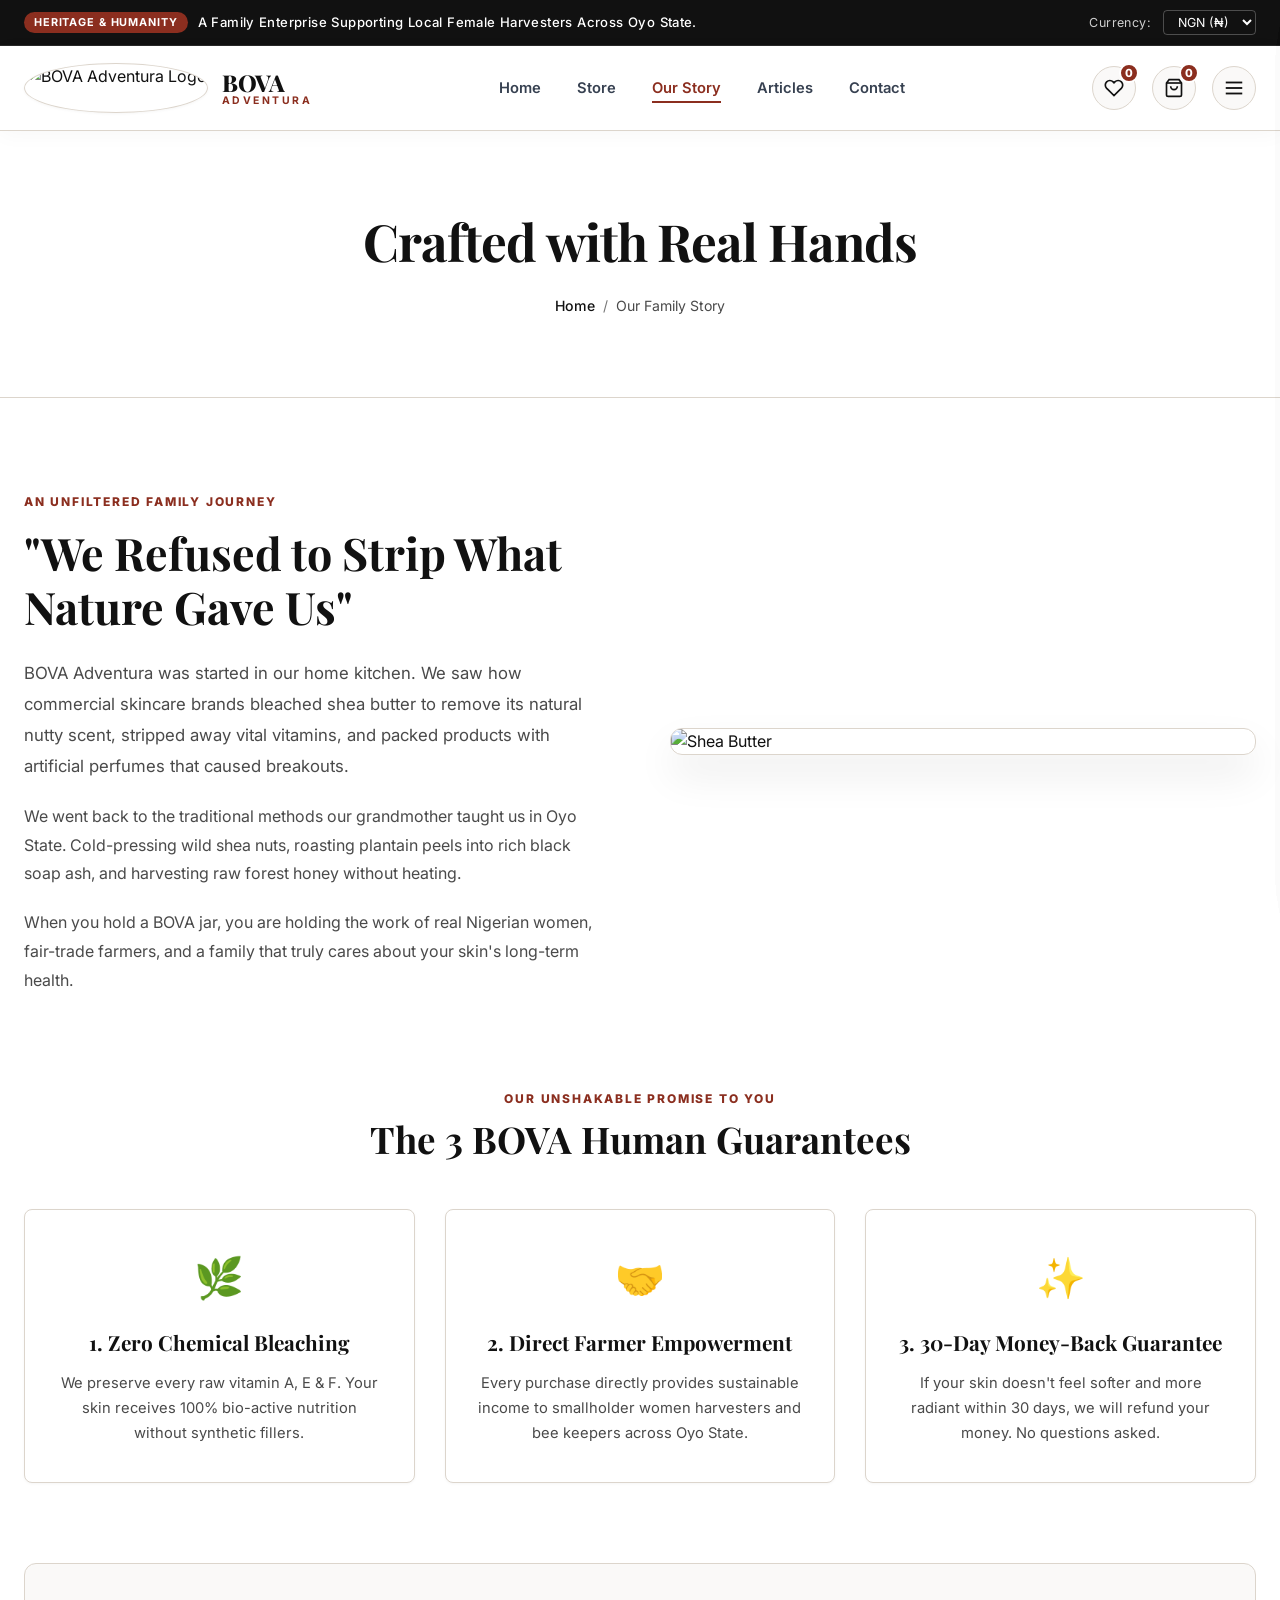
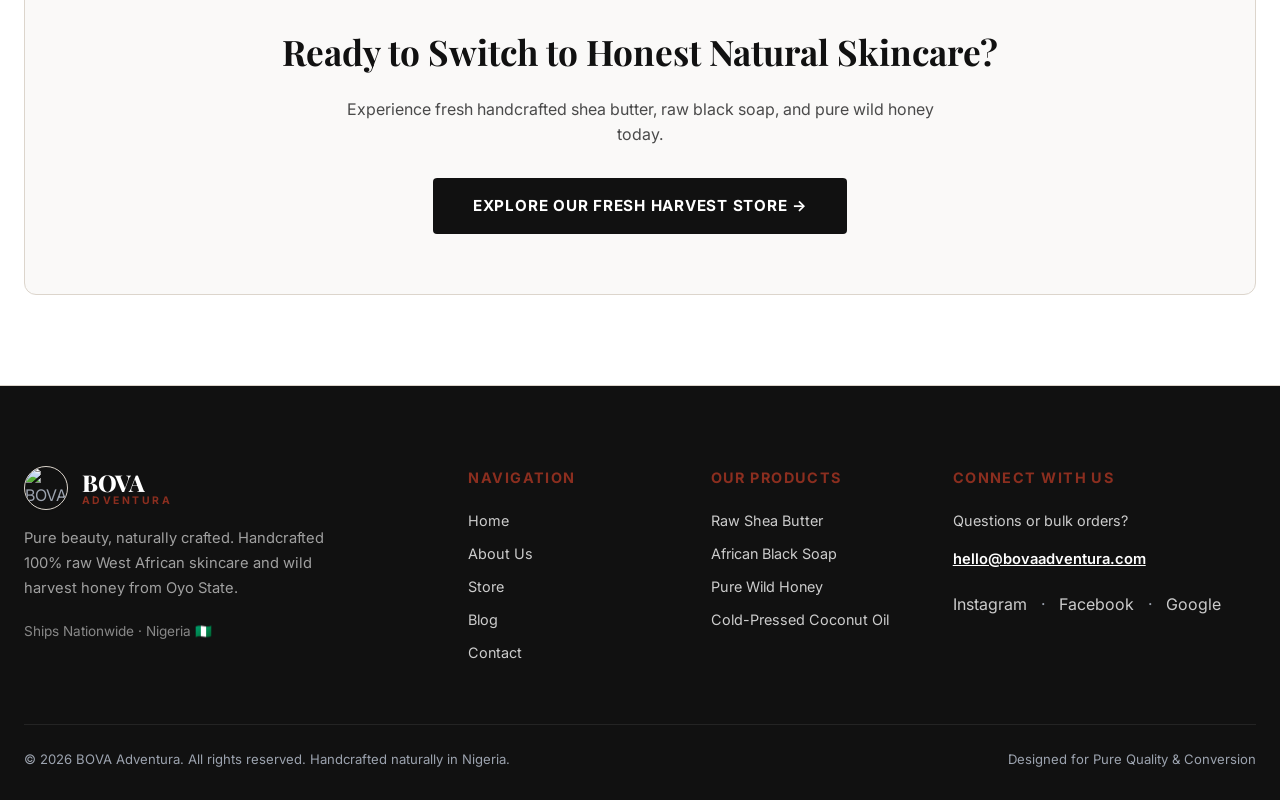
==== commit 2d449d3f: "first edits" ====
--- a/about.html
+++ b/about.html
@@ -75,14 +75,18 @@
       </nav>
 
       <div class="header-icon-actions">
-        <button id="wishlist-toggle-btn" class="icon-btn" title="View Wishlist">
+        <button id="wishlist-toggle-btn" class="icon-btn" title="View Wishlist" aria-label="View Wishlist">
           <svg width="20" height="20" viewBox="0 0 24 24" fill="none" stroke="currentColor" stroke-width="2"><path d="M20.84 4.61a5.5 5.5 0 0 0-7.78 0L12 5.67l-1.06-1.06a5.5 5.5 0 0 0-7.78 7.78l1.06 1.06L12 21.23l7.78-7.78 1.06-1.06a5.5 5.5 0 0 0 0-7.78z"></path></svg>
           <span id="wishlist-count" class="icon-badge">0</span>
         </button>
 
-        <button id="cart-toggle-btn" class="icon-btn" title="View Cart">
+        <button id="cart-toggle-btn" class="icon-btn" title="View Cart" aria-label="View Cart">
           <svg width="20" height="20" viewBox="0 0 24 24" fill="none" stroke="currentColor" stroke-width="2"><path d="M6 2L3 6v14a2 2 0 0 0 2 2h14a2 2 0 0 0 2-2V6l-3-4z"></path><line x1="3" y1="6" x2="21" y2="6"></line><path d="M16 10a4 4 0 0 1-8 0"></path></svg>
           <span id="cart-count" class="icon-badge">0</span>
+        </button>
+
+        <button id="mobile-menu-btn" class="icon-btn mobile-menu-toggle" title="Toggle Navigation Menu" aria-label="Toggle Navigation Menu">
+          <svg width="22" height="22" viewBox="0 0 24 24" fill="none" stroke="currentColor" stroke-width="2"><line x1="3" y1="12" x2="21" y2="12"></line><line x1="3" y1="6" x2="21" y2="6"></line><line x1="3" y1="18" x2="21" y2="18"></line></svg>
         </button>
       </div>
     </div>
@@ -194,55 +198,104 @@
   <footer class="site-footer">
     <div class="container">
       <div class="footer-grid">
-        <div class="footer-brand">
-          <div class="brand-logo" style="margin-bottom: 12px;">
-            <img src="Assets/BOVA-Logo.jpeg" alt="BOVA Logo" style="height: 42px;">
-            <div class="brand-title" style="color: #ffffff;">BOVA <span style="color: var(--color-primary);">ADVENTURA</span></div>
+        <div class="footer-col-brand">
+          <div class="brand-logo" style="margin-bottom: 16px;">
+            <img src="Assets/BOVA-Logo.jpeg" alt="BOVA Adventura Logo" style="height: 44px; width: 44px;">
+            <div class="brand-title" style="color: #FFFFFF;">
+              BOVA <span style="color: var(--color-accent);">ADVENTURA</span>
+            </div>
           </div>
-          <p>Handcrafting 100% authentic, unrefined West African skincare essentials and raw wild harvest honey for your natural wellbeing.</p>
-        </div>
-
-        <div>
-          <h4 class="footer-heading">Quick Links</h4>
-          <ul class="footer-links">
-            <li><a href="shop.html">Shop Store</a></li>
-            <li><a href="about.html">Our Story</a></li>
-            <li><a href="blog.html">Articles</a></li>
-            <li><a href="contact.html">Contact Us</a></li>
+          <p style="color: #a0a0a0; font-size: 0.92rem; max-width: 320px; line-height: 1.7; margin-bottom: 20px;" class="footer-brand-desc">
+            Pure beauty, naturally crafted. Handcrafted 100% raw West African skincare and wild harvest honey from Oyo State.
+          </p>
+          <div style="font-size: 0.85rem; color: #888888;">
+            Ships Nationwide · Nigeria 🇳🇬
+          </div>
+        </div>
+
+        <div>
+          <h4 style="font-size: 0.9rem; text-transform: uppercase; letter-spacing: 0.1em; color: var(--color-accent); margin-bottom: 20px;">Navigation</h4>
+          <ul style="list-style: none; padding: 0; margin: 0; display: flex; flex-direction: column; gap: 10px; font-size: 0.9rem;">
+            <li><a href="index.html" style="color: #cccccc;">Home</a></li>
+            <li><a href="about.html" style="color: #cccccc;">About Us</a></li>
+            <li><a href="shop.html" style="color: #cccccc;">Store</a></li>
+            <li><a href="blog.html" style="color: #cccccc;">Blog</a></li>
+            <li><a href="contact.html" style="color: #cccccc;">Contact</a></li>
           </ul>
         </div>
 
         <div>
-          <h4 class="footer-heading">Customer Care</h4>
-          <ul class="footer-links">
-            <li><a href="#">Shipping & Returns</a></li>
-            <li><a href="#">Track Order</a></li>
-            <li><a href="#">Wholesale Inquiries</a></li>
-            <li><a href="#">Privacy Policy</a></li>
+          <h4 style="font-size: 0.9rem; text-transform: uppercase; letter-spacing: 0.1em; color: var(--color-accent); margin-bottom: 20px;">Our Products</h4>
+          <ul style="list-style: none; padding: 0; margin: 0; display: flex; flex-direction: column; gap: 10px; font-size: 0.9rem;">
+            <li><a href="shop.html" style="color: #cccccc;">Raw Shea Butter</a></li>
+            <li><a href="shop.html" style="color: #cccccc;">African Black Soap</a></li>
+            <li><a href="shop.html" style="color: #cccccc;">Pure Wild Honey</a></li>
+            <li><a href="shop.html" style="color: #cccccc;">Cold-Pressed Coconut Oil</a></li>
           </ul>
         </div>
 
         <div>
-          <h4 class="footer-heading">Newsletter</h4>
-          <p style="font-size: 0.85rem; margin-bottom: 12px;">Subscribe for natural skincare tips & 10% off your first order!</p>
-          <form class="newsletter-form" onsubmit="event.preventDefault(); showToast('Subscribed!');">
-            <input type="email" placeholder="Your email..." required>
-            <button type="submit">Join</button>
-          </form>
+          <h4 style="font-size: 0.9rem; text-transform: uppercase; letter-spacing: 0.1em; color: var(--color-accent); margin-bottom: 20px;">Connect With Us</h4>
+          <p style="color: #cccccc; font-size: 0.9rem; margin-bottom: 14px;">Questions or bulk orders?</p>
+          <a href="mailto:hello@bovaadventura.com" style="color: #FFFFFF; font-weight: 600; font-size: 0.92rem; text-decoration: underline;">hello@bovaadventura.com</a>
+          <div style="display: flex; gap: 14px; margin-top: 20px;" class="footer-social-links">
+            <a href="#" style="color: #cccccc;" aria-label="Instagram">Instagram</a> ·
+            <a href="#" style="color: #cccccc;" aria-label="Facebook">Facebook</a> ·
+            <a href="#" style="color: #cccccc;" aria-label="Google">Google</a>
+          </div>
         </div>
       </div>
 
       <div class="footer-bottom">
-        <div>© 2026 BOVA Adventura. All Rights Reserved.</div>
-        <div style="display: flex; gap: 16px;">
-          <span>🌿 100% Organic</span>
-          <span>✨ Ethically Harvested</span>
-          <span>🐇 Cruelty Free</span>
-        </div>
+        <div>© 2026 BOVA Adventura. All rights reserved. Handcrafted naturally in Nigeria.</div>
+        <div>Designed for Pure Quality & Conversion</div>
       </div>
     </div>
   </footer>
 
+
+  <!-- CART DRAWER -->
+  <div id="cart-drawer" class="drawer">
+    <div class="drawer-header">
+      <h3 class="drawer-title">Your Cart (<span id="cart-count">0</span>)</h3>
+      <button class="btn-close-drawer" aria-label="Close Cart">&times;</button>
+    </div>
+    <div id="cart-drawer-body" class="drawer-body">
+      <!-- Items dynamically populated via app.js -->
+    </div>
+    <div class="drawer-footer">
+      <div class="cart-subtotal-row">
+        <span>Total:</span>
+        <span id="cart-subtotal">₦ 0</span>
+      </div>
+      <button onclick="openCheckoutModal()" class="btn-accent" style="width: 100%;">Proceed to Checkout →</button>
+    </div>
+  </div>
+
+  <!-- WISHLIST DRAWER -->
+  <div id="wishlist-drawer" class="drawer">
+    <div class="drawer-header">
+      <h3 class="drawer-title">Your Saved Items (<span id="wishlist-count">0</span>)</h3>
+      <button class="btn-close-drawer" aria-label="Close Wishlist">&times;</button>
+    </div>
+    <div id="wishlist-drawer-body" class="drawer-body">
+      <!-- Items dynamically populated via app.js -->
+    </div>
+  </div>
+
+  <!-- OVERLAY BACKDROP -->
+  <div id="overlay-backdrop" class="overlay-backdrop"></div>
+
+  <!-- QUICKVIEW / CHECKOUT MODAL -->
+  <div id="quickview-modal" class="modal">
+    <button id="modal-close-btn" class="modal-close-btn" aria-label="Close Modal">&times;</button>
+    <div id="quickview-modal-content"></div>
+  </div>
+
+  <!-- TOAST CONTAINER -->
+  <div id="toast-container" class="toast-container"></div>
+
+  <!-- Main JavaScript -->
   <script src="js/app.js"></script>
 </body>
 </html>
--- a/css/style.css
+++ b/css/style.css
@@ -1791,24 +1791,44 @@
 .stat-card {
   background: #FFFFFF;
   border: 1px solid var(--color-divider);
-  border-radius: 8px;
-  padding: 24px 16px;
+  border-radius: 10px;
+  padding: 0 !important;
+  overflow: hidden;
   text-align: center;
   font-weight: 600;
-  font-size: 0.95rem;
   color: #111111;
-  transition: transform 0.3s ease, border-color 0.3s ease;
+  box-shadow: 0 4px 14px rgba(0, 0, 0, 0.05);
+  transition: transform 0.3s ease, border-color 0.3s ease, box-shadow 0.3s ease;
+  display: flex;
+  flex-direction: column;
 }
 
 .stat-card:hover {
   border-color: var(--color-accent);
-  transform: translateY(-3px);
-}
-
-.stat-card-icon {
-  font-size: 1.8rem;
-  margin-bottom: 8px;
-}
+  transform: translateY(-4px);
+  box-shadow: 0 8px 24px rgba(139, 46, 31, 0.12);
+}
+
+.stat-card-img {
+  width: 100%;
+  height: 200px;
+  object-fit: cover;
+  display: block;
+  border-bottom: 1px solid var(--color-divider);
+}
+
+.stat-card-title {
+  padding: 14px 12px;
+  font-size: 0.92rem;
+  font-weight: 700;
+  line-height: 1.4;
+  color: var(--color-dark);
+  flex-grow: 1;
+  display: flex;
+  align-items: center;
+  justify-content: center;
+}
+
 
 .bridge-quote {
   font-family: var(--font-heading);
@@ -2110,7 +2130,20 @@
     padding: 14px 16px;
     font-size: 0.92rem;
   }
-}
+  .story-stat-strip {
+    grid-template-columns: repeat(2, 1fr) !important;
+    gap: 12px !important;
+    margin-bottom: 32px !important;
+  }
+  .stat-card-img {
+    height: 150px !important;
+  }
+  .stat-card-title {
+    padding: 10px 8px !important;
+    font-size: 0.84rem !important;
+  }
+}
+
 
 /* ==========================================================================
    ALTERNATING SECTION BACKGROUNDS & SALES PAGE TYPOGRAPHY
@@ -2162,6 +2195,112 @@
   background-size: 360px auto !important;
   color: #111111 !important;
 }
+
+/* Homepage Product Sales Price Bar & Action Buttons */
+.product-price-sales-bar {
+  display: inline-flex;
+  align-items: center;
+  gap: 14px;
+  margin: 22px 0 26px 0;
+  padding: 10px 18px;
+  background: rgba(255, 255, 255, 0.08);
+  border: 1px solid rgba(255, 255, 255, 0.15);
+  border-radius: 8px;
+  backdrop-filter: blur(4px);
+}
+
+.product-price-sales-bar .current-price {
+  font-family: var(--font-heading);
+  font-size: 1.7rem;
+  font-weight: 700;
+  color: #E5B880;
+  letter-spacing: -0.02em;
+}
+
+.product-price-sales-bar .original-price {
+  font-size: 1.05rem;
+  text-decoration: line-through;
+  color: rgba(255, 255, 255, 0.5);
+  font-weight: 500;
+}
+
+.product-price-sales-bar .product-size-badge {
+  font-size: 0.76rem;
+  text-transform: uppercase;
+  letter-spacing: 0.08em;
+  font-weight: 700;
+  padding: 4px 10px;
+  background: var(--color-accent);
+  color: #FFFFFF;
+  border-radius: 4px;
+  margin-left: 4px;
+}
+
+.product-sales-actions {
+  display: flex;
+  align-items: center;
+  gap: 14px;
+  flex-wrap: wrap;
+}
+
+.product-sales-actions button {
+  cursor: pointer;
+}
+
+/* Pronounced, High-Visibility Modal & Drawer Exit Buttons */
+.modal-close-btn,
+#modal-close-btn {
+  position: absolute;
+  top: 16px;
+  right: 16px;
+  width: 42px;
+  height: 42px;
+  border-radius: 50%;
+  background-color: var(--color-accent) !important;
+  color: #FFFFFF !important;
+  border: 2px solid #FFFFFF;
+  font-size: 1.6rem;
+  font-weight: 700;
+  line-height: 1;
+  display: flex;
+  align-items: center;
+  justify-content: center;
+  cursor: pointer;
+  z-index: 100;
+  box-shadow: 0 4px 14px rgba(0, 0, 0, 0.3);
+  transition: transform 0.2s ease, background-color 0.2s ease, box-shadow 0.2s ease;
+}
+
+.modal-close-btn:hover,
+#modal-close-btn:hover {
+  background-color: #111111 !important;
+  color: #FFFFFF !important;
+  transform: scale(1.1);
+  box-shadow: 0 6px 18px rgba(0, 0, 0, 0.4);
+}
+
+.btn-close-drawer {
+  width: 36px;
+  height: 36px;
+  border-radius: 50%;
+  background-color: var(--color-accent) !important;
+  color: #FFFFFF !important;
+  border: none;
+  font-size: 1.3rem;
+  font-weight: 700;
+  display: flex;
+  align-items: center;
+  justify-content: center;
+  cursor: pointer;
+  transition: transform 0.2s ease, background-color 0.2s ease;
+}
+
+.btn-close-drawer:hover {
+  background-color: #111111 !important;
+  transform: scale(1.08);
+}
+
+
 
 
 
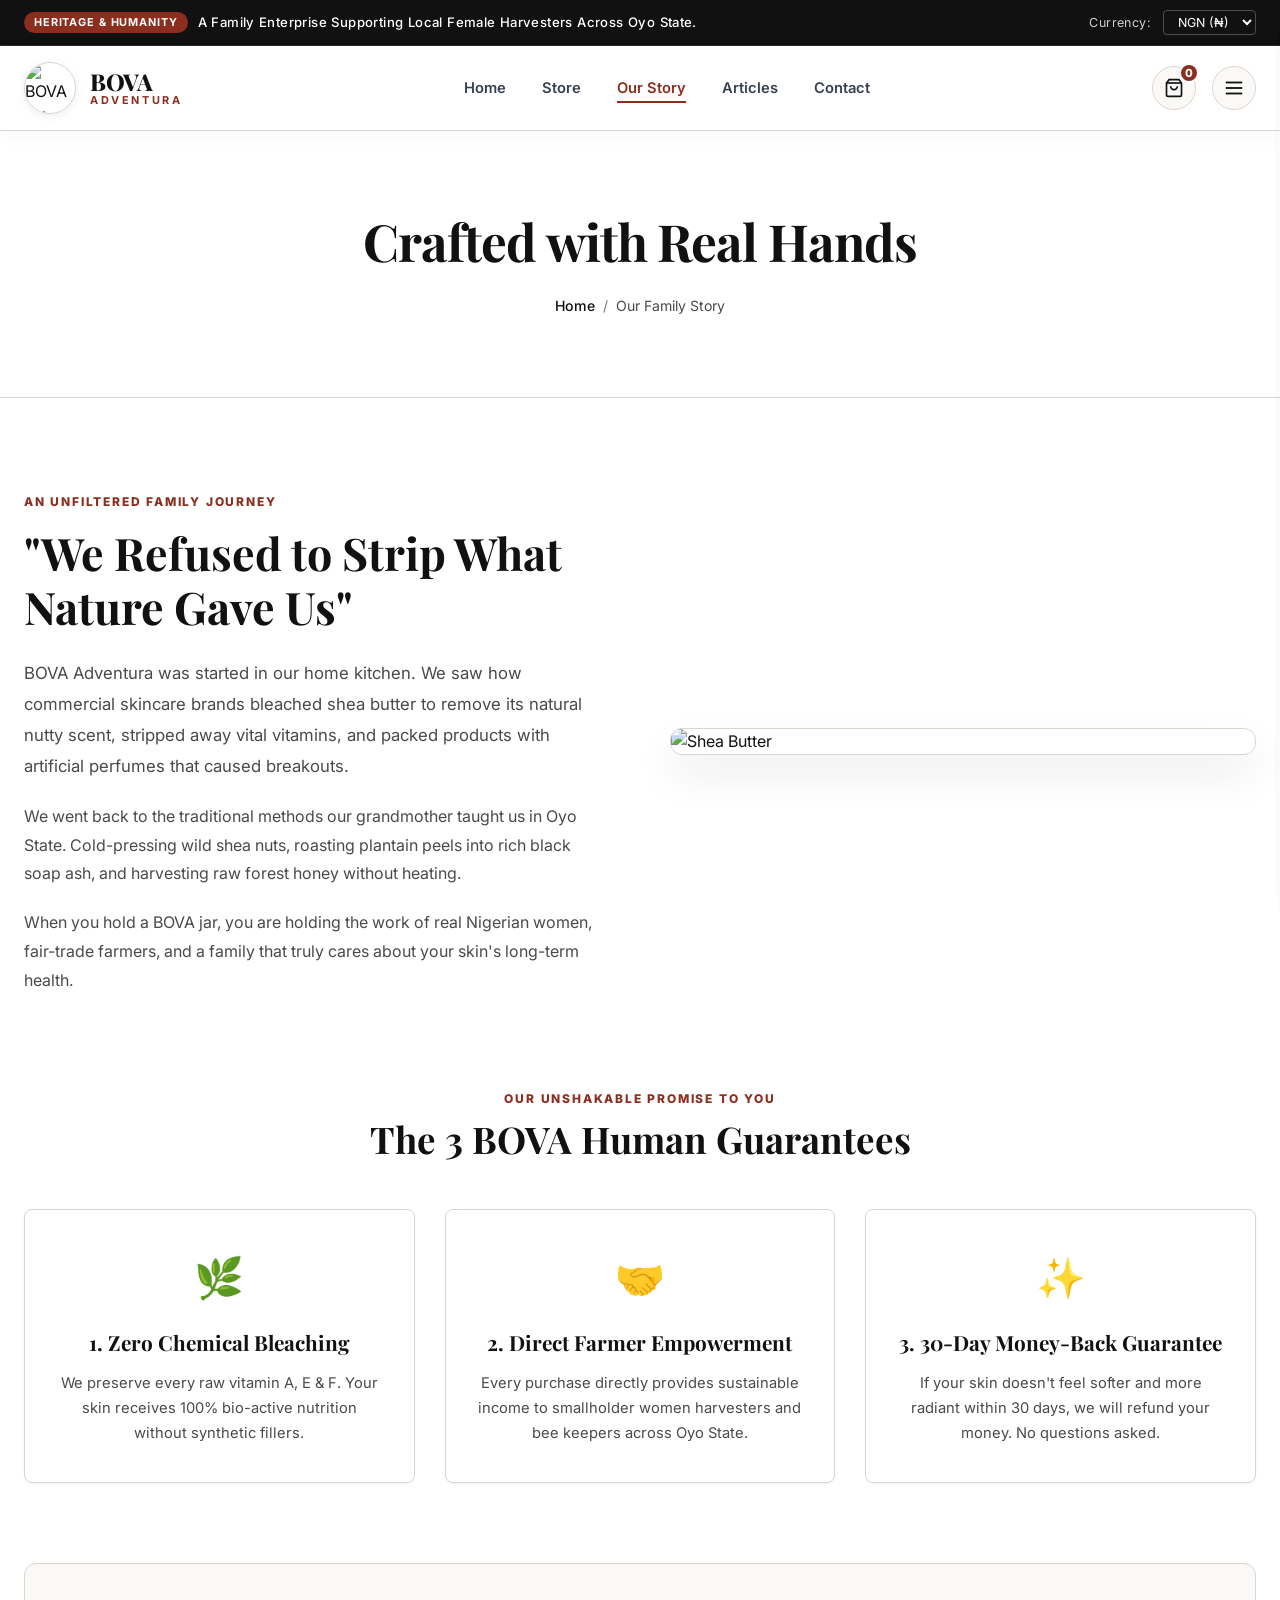
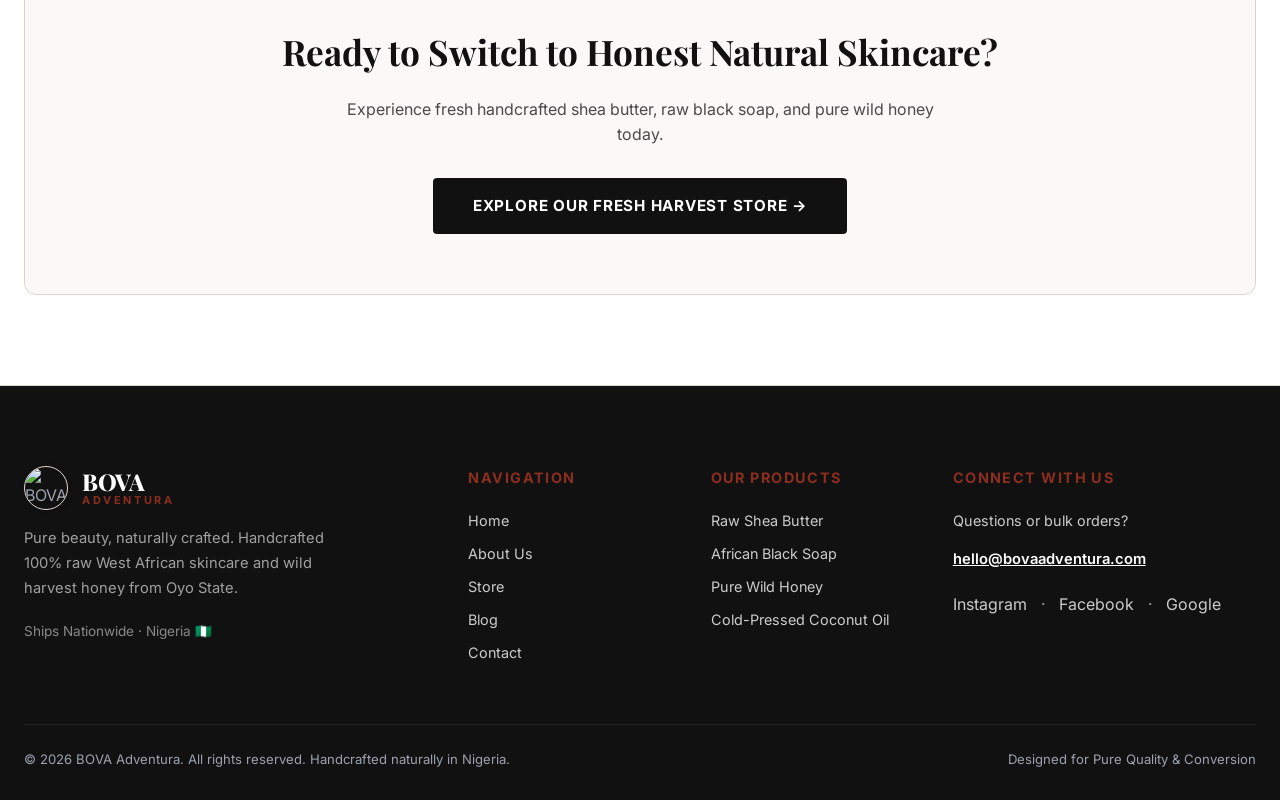
==== commit fc250b09: "remove love icon" ====
--- a/about.html
+++ b/about.html
@@ -75,11 +75,6 @@
       </nav>
 
       <div class="header-icon-actions">
-        <button id="wishlist-toggle-btn" class="icon-btn" title="View Wishlist" aria-label="View Wishlist">
-          <svg width="20" height="20" viewBox="0 0 24 24" fill="none" stroke="currentColor" stroke-width="2"><path d="M20.84 4.61a5.5 5.5 0 0 0-7.78 0L12 5.67l-1.06-1.06a5.5 5.5 0 0 0-7.78 7.78l1.06 1.06L12 21.23l7.78-7.78 1.06-1.06a5.5 5.5 0 0 0 0-7.78z"></path></svg>
-          <span id="wishlist-count" class="icon-badge">0</span>
-        </button>
-
         <button id="cart-toggle-btn" class="icon-btn" title="View Cart" aria-label="View Cart">
           <svg width="20" height="20" viewBox="0 0 24 24" fill="none" stroke="currentColor" stroke-width="2"><path d="M6 2L3 6v14a2 2 0 0 0 2 2h14a2 2 0 0 0 2-2V6l-3-4z"></path><line x1="3" y1="6" x2="21" y2="6"></line><path d="M16 10a4 4 0 0 1-8 0"></path></svg>
           <span id="cart-count" class="icon-badge">0</span>
--- a/css/style.css
+++ b/css/style.css
@@ -231,14 +231,17 @@
   display: flex;
   align-items: center;
   gap: 14px;
+  text-decoration: none;
 }
 
 .brand-logo img {
-  height: 50px;
-  width: auto;
+  height: 52px;
+  width: 52px;
+  object-fit: cover;
   border-radius: 50%;
-  box-shadow: var(--shadow-sm);
-  border: 1px solid var(--color-border);
+  box-shadow: 0 2px 8px rgba(0, 0, 0, 0.08);
+  border: 1.5px solid var(--color-border);
+  flex-shrink: 0;
 }
 
 .brand-title {
@@ -253,12 +256,13 @@
 .brand-title span {
   display: block;
   font-family: var(--font-sans);
-  font-size: 0.65rem;
+  font-size: 0.68rem;
   font-weight: 700;
   letter-spacing: 0.24em;
-  color: var(--color-primary);
+  color: var(--color-accent);
   text-transform: uppercase;
 }
+
 
 .nav-menu {
   display: flex;
@@ -2142,7 +2146,48 @@
     padding: 10px 8px !important;
     font-size: 0.84rem !important;
   }
-}
+  .header-inner {
+    height: 76px !important;
+  }
+  .brand-logo {
+    gap: 12px !important;
+  }
+  .brand-logo img {
+    height: 46px !important;
+    width: 46px !important;
+    min-width: 46px !important;
+  }
+  .brand-title {
+    font-size: 1.35rem !important;
+  }
+  .brand-title span {
+    font-size: 0.65rem !important;
+    letter-spacing: 0.22em !important;
+  }
+  .product-price-sales-bar {
+    display: inline-flex !important;
+    align-items: center !important;
+    justify-content: flex-start !important;
+    gap: 8px !important;
+    padding: 6px 12px !important;
+    margin: 14px 0 18px 0 !important;
+    max-width: 100% !important;
+    flex-wrap: nowrap !important;
+    box-sizing: border-box !important;
+  }
+  .product-price-sales-bar .current-price {
+    font-size: 1.3rem !important;
+  }
+  .product-price-sales-bar .original-price {
+    font-size: 0.9rem !important;
+  }
+  .product-price-sales-bar .product-size-badge {
+    font-size: 0.65rem !important;
+    padding: 3px 6px !important;
+  }
+}
+
+
 
 
 /* ==========================================================================
@@ -2200,40 +2245,44 @@
 .product-price-sales-bar {
   display: inline-flex;
   align-items: center;
-  gap: 14px;
-  margin: 22px 0 26px 0;
-  padding: 10px 18px;
-  background: rgba(255, 255, 255, 0.08);
-  border: 1px solid rgba(255, 255, 255, 0.15);
+  gap: 12px;
+  margin: 20px 0 24px 0;
+  padding: 8px 16px;
+  background: rgba(255, 255, 255, 0.12) !important;
+  border: 1px solid rgba(255, 255, 255, 0.25) !important;
   border-radius: 8px;
-  backdrop-filter: blur(4px);
+  backdrop-filter: blur(6px);
+  max-width: 100%;
+  flex-wrap: nowrap;
 }
 
 .product-price-sales-bar .current-price {
   font-family: var(--font-heading);
-  font-size: 1.7rem;
-  font-weight: 700;
-  color: #E5B880;
+  font-size: 1.6rem;
+  font-weight: 800;
+  color: #FFD59E !important;
   letter-spacing: -0.02em;
+  white-space: nowrap;
 }
 
 .product-price-sales-bar .original-price {
-  font-size: 1.05rem;
+  font-size: 1rem;
   text-decoration: line-through;
-  color: rgba(255, 255, 255, 0.5);
+  color: #D1C7BD !important;
   font-weight: 500;
+  white-space: nowrap;
 }
 
 .product-price-sales-bar .product-size-badge {
-  font-size: 0.76rem;
+  font-size: 0.74rem;
   text-transform: uppercase;
   letter-spacing: 0.08em;
   font-weight: 700;
   padding: 4px 10px;
-  background: var(--color-accent);
-  color: #FFFFFF;
+  background: var(--color-accent) !important;
+  color: #FFFFFF !important;
   border-radius: 4px;
-  margin-left: 4px;
+  white-space: nowrap;
 }
 
 .product-sales-actions {
@@ -2246,6 +2295,7 @@
 .product-sales-actions button {
   cursor: pointer;
 }
+
 
 /* Pronounced, High-Visibility Modal & Drawer Exit Buttons */
 .modal-close-btn,
